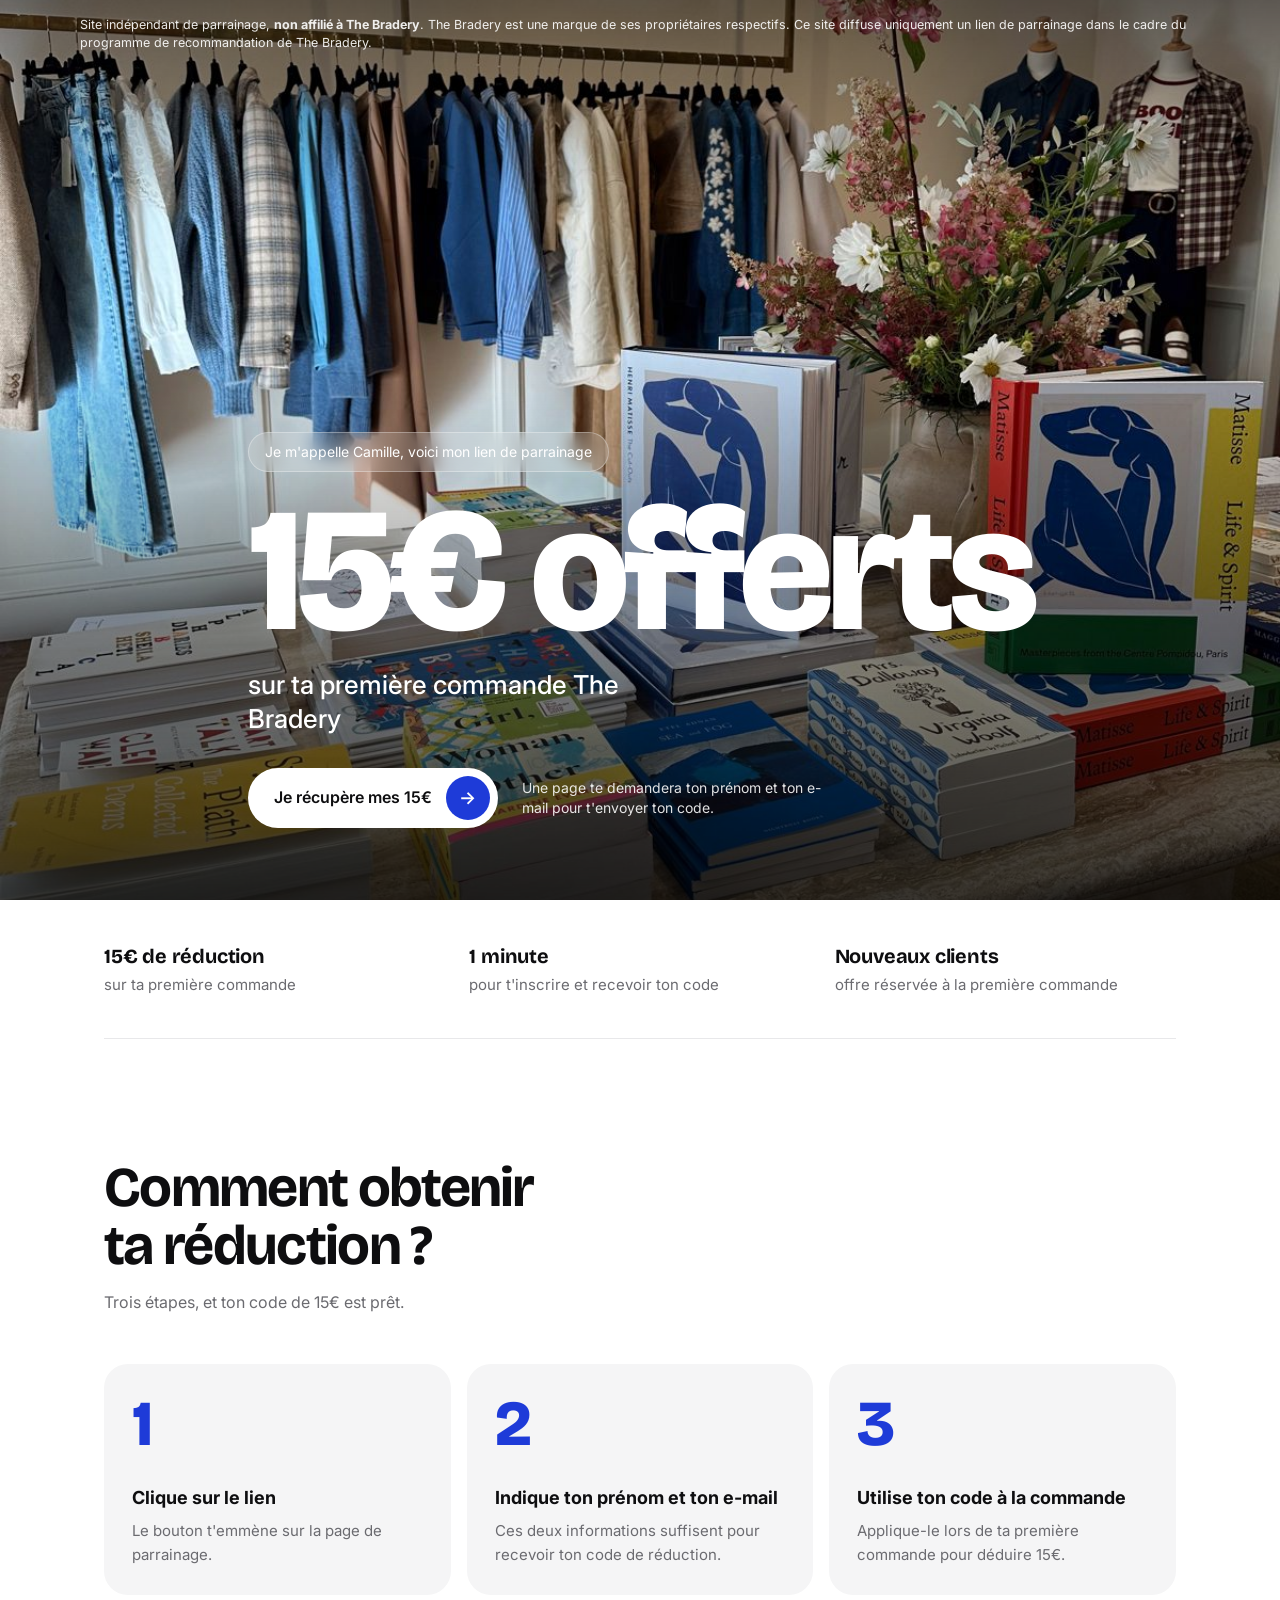
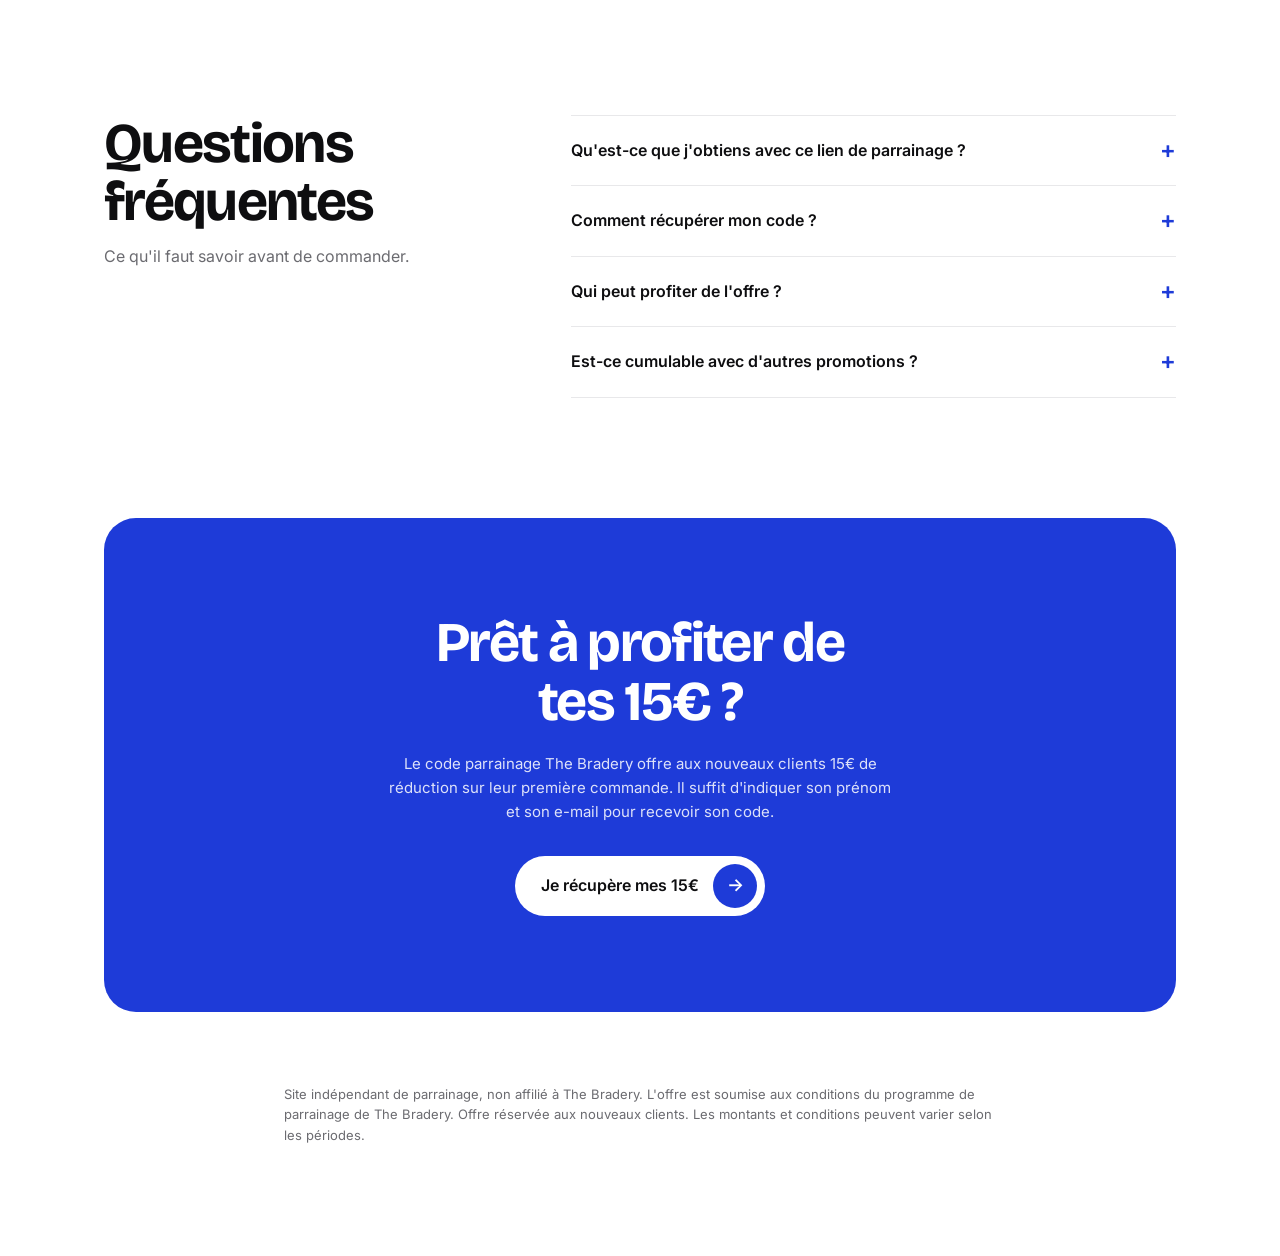
==== index.html @ 442ed358 "Add files via upload" ====
<!DOCTYPE html>
<html lang="fr">
<head>
<meta charset="UTF-8" />
<meta name="viewport" content="width=device-width, initial-scale=1.0" />
<title>Code Parrainage The Bradery – 15€ Offerts sur Ta 1ère Commande</title>
<meta name="description" content="Profite de 15€ de réduction sur ta première commande The Bradery grâce à ce lien de parrainage. Renseigne ton prénom et ton e-mail pour recevoir ton code. Inscription en 1 minute." />
<meta name="keywords" content="code parrainage The Bradery, lien parrainage The Bradery, The Bradery code promo, The Bradery 15€, réduction première commande The Bradery, The Bradery parrain, The Bradery bon plan" />
<meta name="robots" content="index, follow, max-snippet:-1, max-image-preview:large" />
<meta name="theme-color" content="#ffffff" />
<link rel="canonical" href="https://www.VOTRE-DOMAINE.fr/" />

<meta property="og:type" content="website" />
<meta property="og:title" content="Code Parrainage The Bradery : 15€ Offerts sur Ta 1ère Commande" />
<meta property="og:description" content="Utilise ce lien de parrainage pour obtenir 15€ de réduction sur ta première commande The Bradery." />
<meta property="og:url" content="https://www.VOTRE-DOMAINE.fr/" />
<meta property="og:site_name" content="The Bradery Parrainage" />
<meta property="og:locale" content="fr_FR" />
<meta property="og:image" content="https://www.VOTRE-DOMAINE.fr/images/the-bradery-code-promo.jpg" />
<meta name="twitter:card" content="summary_large_image" />
<meta name="twitter:image" content="https://www.VOTRE-DOMAINE.fr/images/the-bradery-code-promo.jpg" />
<meta name="twitter:title" content="Code Parrainage The Bradery : 15€ Offerts" />
<meta name="twitter:description" content="15€ de réduction sur ta 1ère commande The Bradery avec ce lien de parrainage." />

<link rel="alternate" hreflang="fr-FR" href="https://www.VOTRE-DOMAINE.fr/" />
<link rel="alternate" hreflang="x-default" href="https://www.VOTRE-DOMAINE.fr/" />
<link rel="icon" href="data:image/svg+xml,<svg xmlns='http://www.w3.org/2000/svg' viewBox='0 0 100 100'><text y='.9em' font-size='90'>🛍️</text></svg>" />

<script type="application/ld+json">
{
  "@context": "https://schema.org",
  "@graph": [
    {
      "@type": "WebPage",
      "name": "Code Parrainage The Bradery – 15€ Offerts sur Ta 1ère Commande",
      "description": "15€ de réduction sur ta première commande The Bradery avec ce lien de parrainage.",
      "url": "https://www.VOTRE-DOMAINE.fr/",
      "inLanguage": "fr-FR"
    },
    {
      "@type": "FAQPage",
      "mainEntity": [
        {
          "@type": "Question",
          "name": "Qu'est-ce que j'obtiens avec ce lien de parrainage The Bradery ?",
          "acceptedAnswer": { "@type": "Answer", "text": "Tu reçois un code de réduction de 15€ sur ta première commande The Bradery." }
        },
        {
          "@type": "Question",
          "name": "Comment récupérer mon code de réduction ?",
          "acceptedAnswer": { "@type": "Answer", "text": "Après avoir cliqué sur le lien, une page te demande ton prénom et ton e-mail. Ton code de 15€ t'est ensuite communiqué." }
        }
      ]
    }
  ]
}
</script>

<link rel="preconnect" href="https://fonts.googleapis.com" />
<link rel="preconnect" href="https://fonts.gstatic.com" crossorigin />
<link href="https://fonts.googleapis.com/css2?family=Bricolage+Grotesque:opsz,wght@12..96,700;12..96,800&family=Inter:wght@400;500;600&display=swap" rel="stylesheet" />

<link rel="stylesheet" href="style.css" />
</head>

<body>
<header class="hero" aria-labelledby="hero-heading">
  <div class="wrap notice" role="note">
    Site indépendant de parrainage, <strong>non affilié à The Bradery</strong>. The Bradery est une marque de ses propriétaires respectifs. Ce site diffuse uniquement un lien de parrainage dans le cadre du programme de recommandation de The Bradery.
  </div>
  <div class="wrap hero-body">
    <p class="chip">Je m'appelle Camille, voici mon lien de parrainage</p>
    <h1 id="hero-heading">15€ offerts</h1>
    <p class="sub">sur ta première commande The Bradery</p>
    <div class="actions">
      <a class="btn" id="cta-main" href="https://rwrd.io/ref_WCIKBCW" rel="noreferrer noopener sponsored nofollow" target="_blank">Je récupère mes 15€ <i aria-hidden="true">→</i></a>
      <p class="note">Une page te demandera ton prénom et ton e-mail pour t'envoyer ton code.</p>
    </div>
  </div>
</header>

<main>
  <div class="wrap">
    <div class="perks">
      <div><strong>15€ de réduction</strong><span>sur ta première commande</span></div>
      <div><strong>1 minute</strong><span>pour t'inscrire et recevoir ton code</span></div>
      <div><strong>Nouveaux clients</strong><span>offre réservée à la première commande</span></div>
    </div>
  </div>

  <section class="block" aria-labelledby="how-heading">
    <div class="wrap">
      <h2 id="how-heading">Comment obtenir<br />ta réduction ?</h2>
      <p class="lead">Trois étapes, et ton code de 15€ est prêt.</p>
      <ol class="steps">
        <li><h3>Clique sur le lien</h3><p>Le bouton t'emmène sur la page de parrainage.</p></li>
        <li><h3>Indique ton prénom et ton e-mail</h3><p>Ces deux informations suffisent pour recevoir ton code de réduction.</p></li>
        <li><h3>Utilise ton code à la commande</h3><p>Applique-le lors de ta première commande pour déduire 15€.</p></li>
      </ol>
    </div>
  </section>

  <section class="block faq" aria-labelledby="faq-heading" style="padding-top:0">
    <div class="wrap faq-grid">
      <div>
        <h2 id="faq-heading">Questions fréquentes</h2>
        <p class="lead">Ce qu'il faut savoir avant de commander.</p>
      </div>
      <div>
        <details><summary>Qu'est-ce que j'obtiens avec ce lien de parrainage ?</summary><p>Un code de réduction de <strong>15€</strong> sur ta première commande The Bradery.</p></details>
        <details><summary>Comment récupérer mon code ?</summary><p>Après avoir cliqué sur le lien, une page te demande ton <strong>prénom</strong> et ton <strong>e-mail</strong>. Ton code de 15€ t'est ensuite communiqué.</p></details>
        <details><summary>Qui peut profiter de l'offre ?</summary><p>L'offre concerne la première commande d'un nouveau client. Les conditions détaillées (montant minimum de commande, durée de validité) sont celles affichées par The Bradery au moment de l'inscription.</p></details>
        <details><summary>Est-ce cumulable avec d'autres promotions ?</summary><p>Cela dépend des conditions en vigueur chez The Bradery. Vérifie les règles indiquées sur la page de parrainage et au moment du paiement.</p></details>
      </div>
    </div>
  </section>

  <section style="padding-bottom:24px">
    <div class="wrap">
      <div class="panel">
        <h2>Prêt à profiter de tes 15€ ?</h2>
        <p class="seo">Le code parrainage The Bradery offre aux nouveaux clients 15€ de réduction sur leur première commande. Il suffit d'indiquer son prénom et son e-mail pour recevoir son code.</p>
        <a class="btn" href="https://rwrd.io/ref_WCIKBCW" rel="noreferrer noopener sponsored nofollow" target="_blank">Je récupère mes 15€ <i aria-hidden="true">→</i></a>
      </div>
    </div>
  </section>
</main>

<footer>
  <div class="wrap">
    Site indépendant de parrainage, non affilié à The Bradery. L'offre est soumise aux conditions du programme de parrainage de The Bradery. Offre réservée aux nouveaux clients. Les montants et conditions peuvent varier selon les périodes.
  </div>
</footer>

<div class="floating" id="floating">
  <a class="btn" href="https://rwrd.io/ref_WCIKBCW" rel="noreferrer noopener sponsored nofollow" target="_blank">Je récupère mes 15€ <i aria-hidden="true">→</i></a>
</div>

<script src="main.js" defer></script>
</body>
</html>
---- style.css ----
:root{--ink:#0E0E10;--muted:#6B6B70;--line:#E8E8EA;--soft:#F5F5F6;--blue:#1E3BD8;
  --sans:'Inter',system-ui,-apple-system,Segoe UI,sans-serif;--display:'Bricolage Grotesque','Inter',system-ui,sans-serif}
*{box-sizing:border-box;margin:0;padding:0}
html{color-scheme:light;scroll-behavior:smooth}
body{background:#fff;color:var(--ink);font:16px/1.6 var(--sans);-webkit-font-smoothing:antialiased}
a{color:inherit}
:focus-visible{outline:3px solid var(--blue);outline-offset:3px}
.wrap{max-width:1120px;margin:0 auto;padding:0 24px}

/* Hero plein écran */
.hero{position:relative;min-height:100vh;min-height:100svh;display:flex;flex-direction:column;justify-content:space-between;color:#fff;overflow:hidden;isolation:isolate}
.hero::before{content:"";position:absolute;inset:0;z-index:-2;background:url("images/the-bradery-code-promo.jpg") center 55%/cover no-repeat;animation:settle 1.6s ease-out both}
.hero::after{content:"";position:absolute;inset:0;z-index:-1;background:linear-gradient(180deg,rgba(0,0,0,.5) 0,rgba(0,0,0,0) 24%,rgba(0,0,0,0) 40%,rgba(0,0,0,.75) 100%)}
@keyframes settle{from{transform:scale(1.08)}to{transform:scale(1)}}
.notice{font-size:12.5px;line-height:1.45;color:rgba(255,255,255,.9);padding:16px 0}
.hero-body{padding-bottom:clamp(32px,6vw,72px)}
.chip{display:inline-block;background:rgba(255,255,255,.16);-webkit-backdrop-filter:blur(10px);backdrop-filter:blur(10px);border:1px solid rgba(255,255,255,.3);border-radius:999px;padding:8px 16px;font-size:14px;margin-bottom:20px}
h1{font-family:var(--display);font-weight:800;font-size:clamp(60px,14vw,176px);line-height:.9;letter-spacing:-.04em}
.sub{font-size:clamp(18px,2.4vw,26px);font-weight:500;margin-top:18px;max-width:26ch;line-height:1.3}
.actions{display:flex;flex-wrap:wrap;align-items:center;gap:16px 24px;margin-top:32px}
.btn{display:inline-flex;align-items:center;gap:14px;background:#fff;color:var(--ink);text-decoration:none;font-weight:600;padding:8px 8px 8px 26px;border-radius:999px;transition:transform .2s}
.btn i{width:44px;height:44px;border-radius:50%;background:var(--blue);color:#fff;display:grid;place-items:center;font-style:normal;font-size:18px}
.btn:hover{transform:translateY(-2px)}
.note{font-size:14px;color:rgba(255,255,255,.88);max-width:34ch;line-height:1.45}

/* Sections blanches */
.perks{display:grid;grid-template-columns:repeat(3,1fr);gap:24px;padding:40px 0;border-bottom:1px solid var(--line)}
.perks strong{display:block;font-family:var(--display);font-size:20px;letter-spacing:-.01em}
.perks span{color:var(--muted);font-size:15px}
section.block{padding:clamp(64px,10vw,120px) 0}
h2{font-family:var(--display);font-weight:700;font-size:clamp(32px,5.5vw,56px);line-height:1.05;letter-spacing:-.03em}
.lead{color:var(--muted);margin-top:14px;max-width:46ch}
.steps{list-style:none;counter-reset:s;display:grid;grid-template-columns:repeat(3,1fr);gap:16px;margin-top:48px}
.steps li{counter-increment:s;background:var(--soft);border-radius:24px;padding:28px}
.steps li::before{content:counter(s);display:block;font-family:var(--display);font-weight:800;font-size:64px;line-height:1;color:var(--blue);margin-bottom:28px}
.steps h3{font-size:18px;margin-bottom:6px}
.steps p{color:var(--muted);font-size:15px}

.faq-grid{display:grid;grid-template-columns:1fr 1.6fr;gap:clamp(32px,7vw,96px);align-items:start}
.faq details{border-top:1px solid var(--line);padding:22px 0}
.faq details:last-child{border-bottom:1px solid var(--line)}
.faq summary{cursor:pointer;font-weight:600;list-style:none;display:flex;justify-content:space-between;gap:16px}
.faq summary::-webkit-details-marker{display:none}
.faq summary::after{content:"+";font-size:24px;line-height:1;color:var(--blue)}
.faq details[open] summary::after{content:"–"}
.faq p{margin-top:12px;color:var(--muted);max-width:60ch}

.panel{background:var(--blue);color:#fff;border-radius:32px;padding:clamp(40px,8vw,96px);text-align:center}
.panel h2{max-width:14ch;margin:0 auto}
.panel .seo{max-width:56ch;margin:20px auto 0;color:rgba(255,255,255,.85);font-size:15px}
.panel .btn{margin-top:32px}

footer{padding:48px 0 110px;font-size:13px;color:var(--muted)}
footer .wrap{max-width:760px}

.floating{display:none;position:fixed;left:0;right:0;bottom:0;padding:12px 16px calc(12px + env(safe-area-inset-bottom,0px));background:rgba(255,255,255,.92);-webkit-backdrop-filter:blur(12px);backdrop-filter:blur(12px);border-top:1px solid var(--line);z-index:10}
.floating .btn{display:flex;justify-content:space-between;background:var(--ink);color:#fff}

@media (max-width:820px){
  .perks,.steps,.faq-grid{grid-template-columns:1fr}
  .floating.show{display:block}
}
@media (prefers-reduced-motion:reduce){.hero::before{animation:none}.btn{transition:none}html{scroll-behavior:auto}}
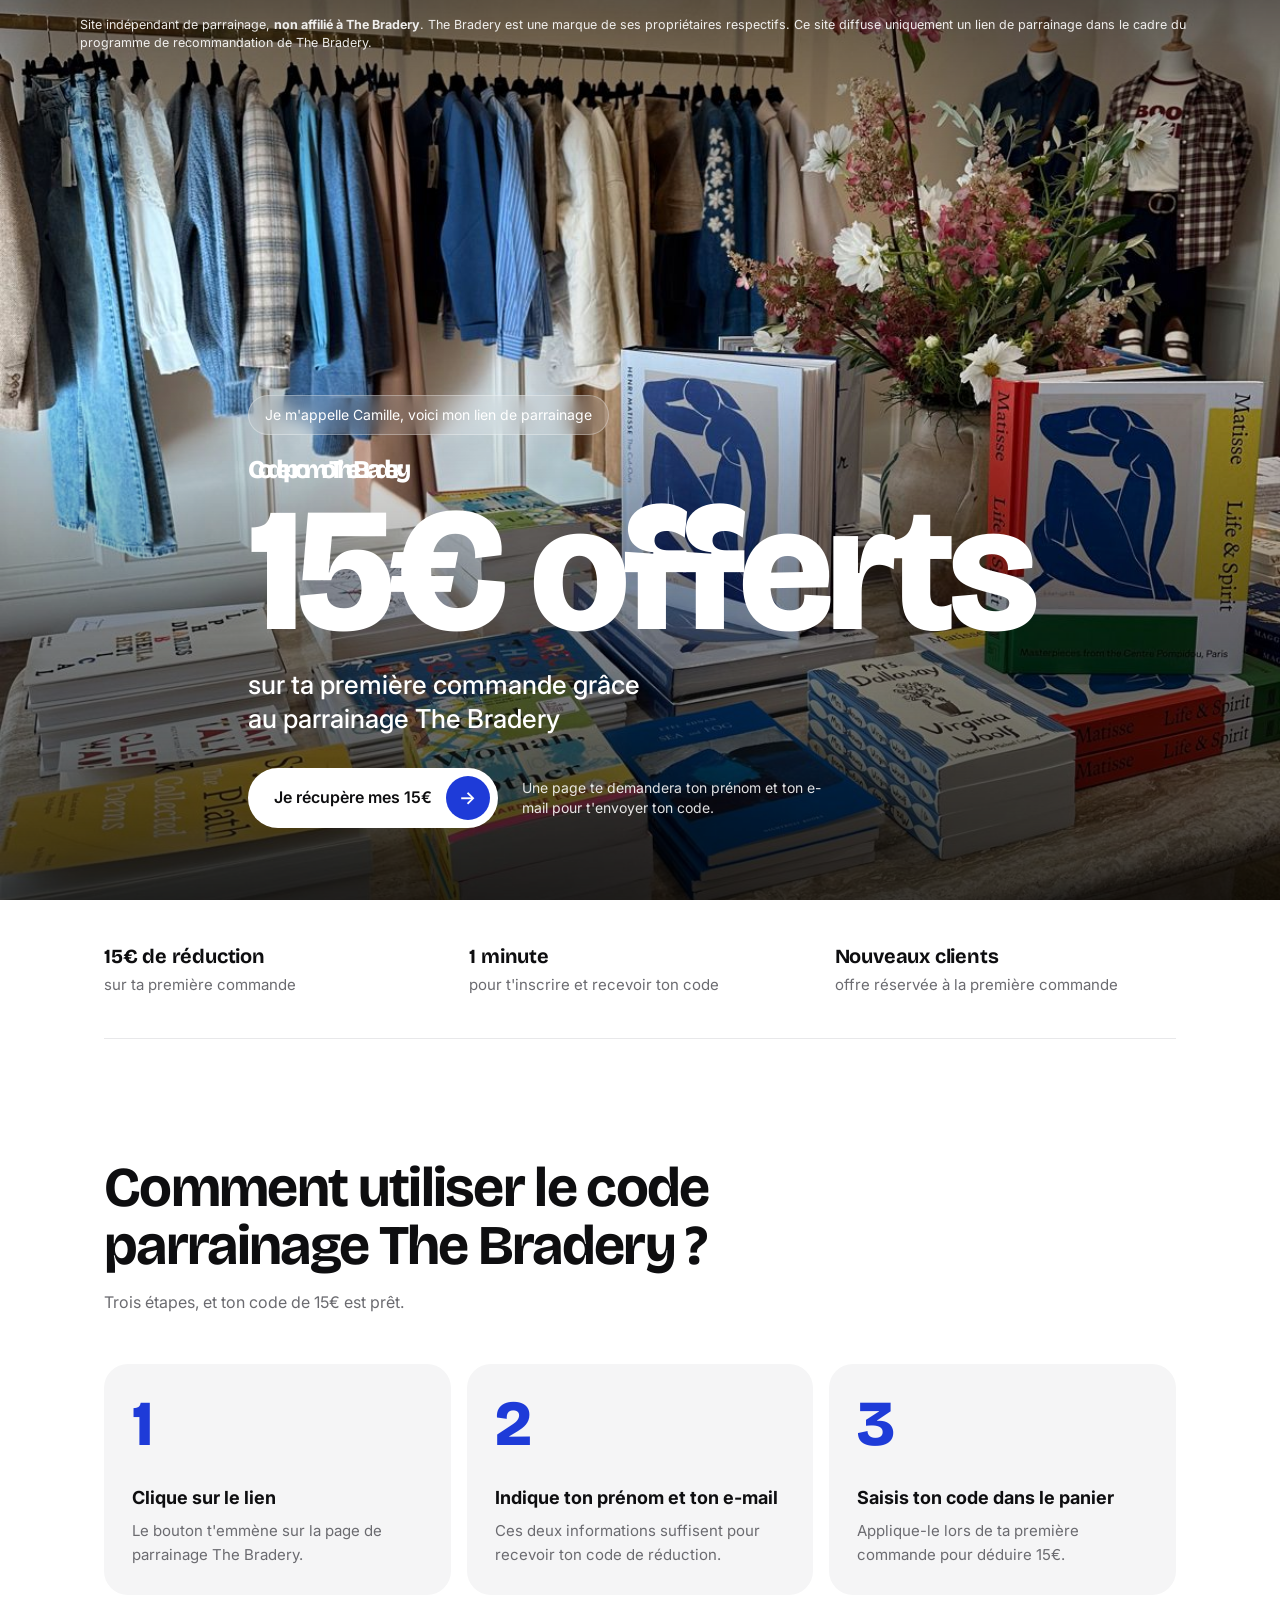
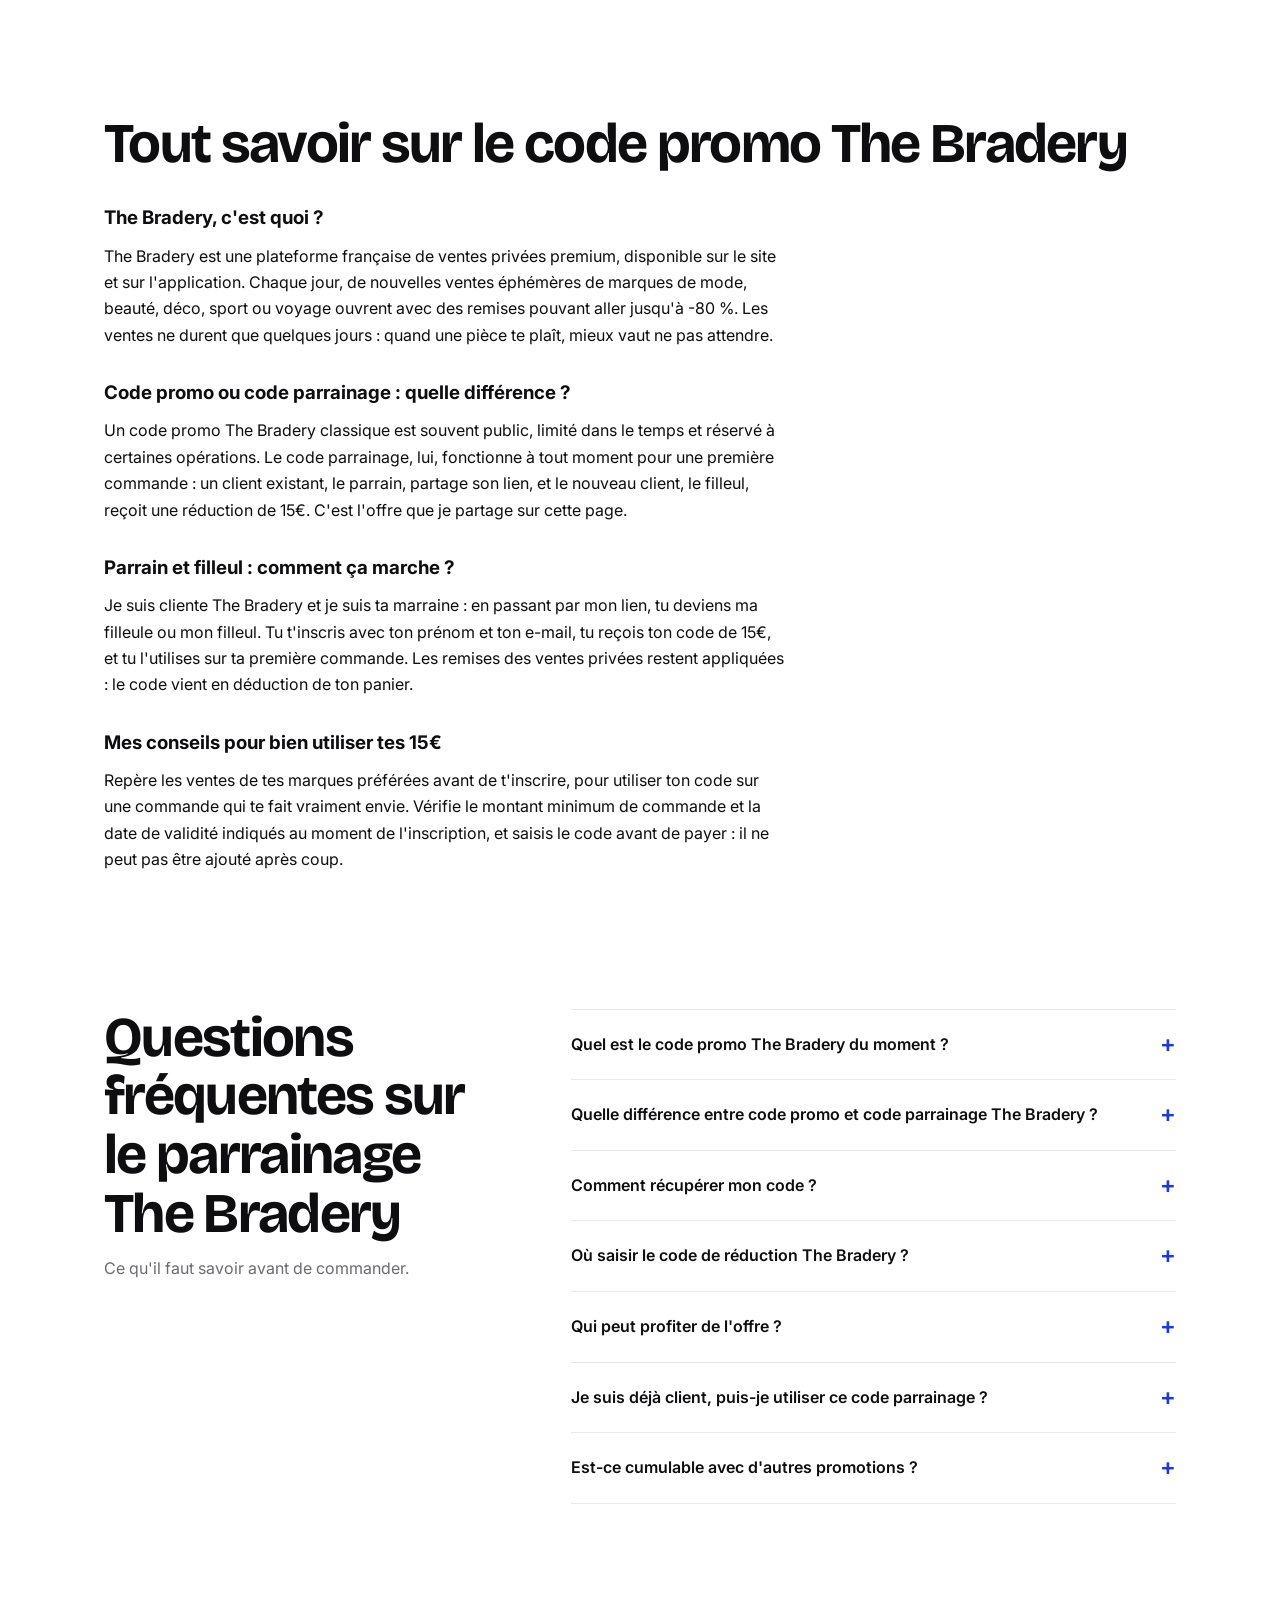
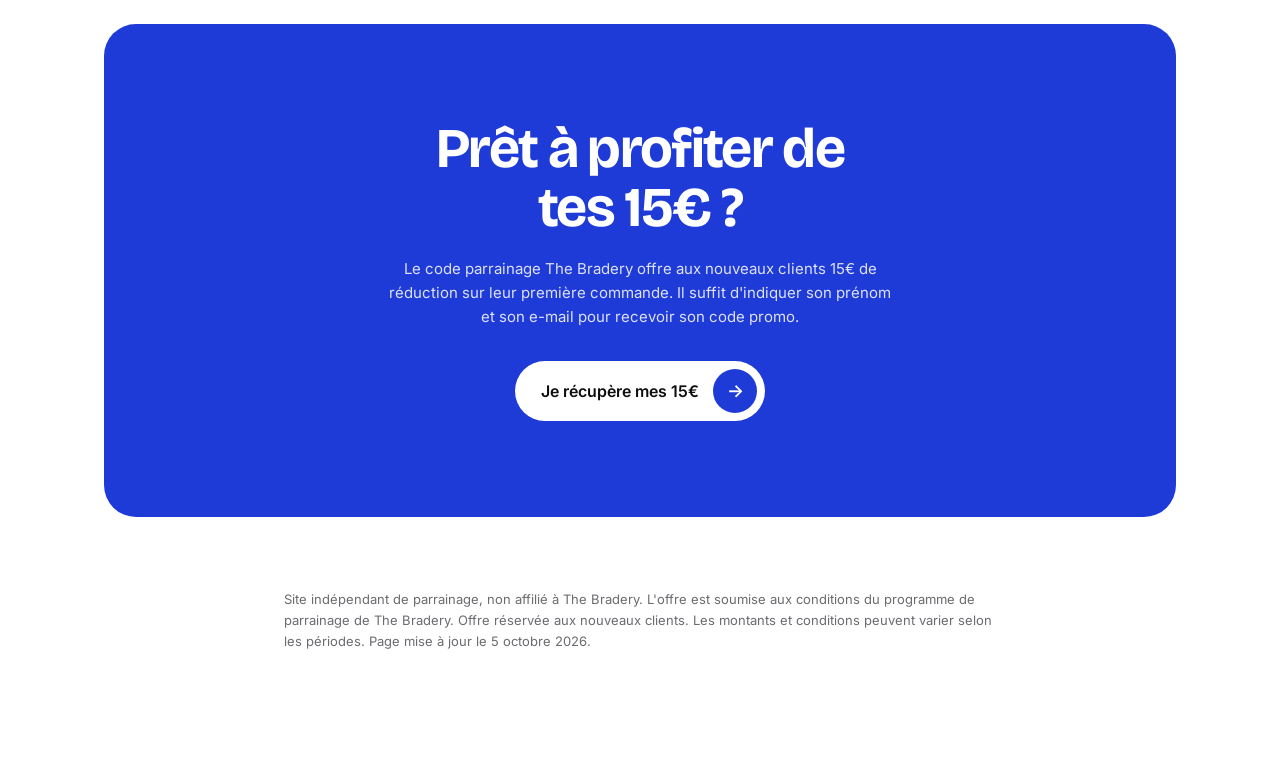
==== commit cd69e10f: "Update index.html seo" ====
--- a/index.html
+++ b/index.html
@@ -3,64 +3,141 @@
 <head>
 <meta charset="UTF-8" />
 <meta name="viewport" content="width=device-width, initial-scale=1.0" />
-<title>Code Parrainage The Bradery – 15€ Offerts sur Ta 1ère Commande</title>
-<meta name="description" content="Profite de 15€ de réduction sur ta première commande The Bradery grâce à ce lien de parrainage. Renseigne ton prénom et ton e-mail pour recevoir ton code. Inscription en 1 minute." />
-<meta name="keywords" content="code parrainage The Bradery, lien parrainage The Bradery, The Bradery code promo, The Bradery 15€, réduction première commande The Bradery, The Bradery parrain, The Bradery bon plan" />
-<meta name="robots" content="index, follow, max-snippet:-1, max-image-preview:large" />
+<title>Code Promo The Bradery : 15€ Offerts avec le Parrainage (2026)</title>
+<meta name="description" content="Code promo The Bradery : 15€ de réduction sur ta 1ère commande grâce à mon lien de parrainage. Prénom + e-mail et ton code est prêt en 1 minute." />
+<meta name="author" content="Camille" />
+<meta name="robots" content="index, follow, max-snippet:-1, max-image-preview:large, max-video-preview:-1" />
 <meta name="theme-color" content="#ffffff" />
-<link rel="canonical" href="https://www.VOTRE-DOMAINE.fr/" />
+<meta name="referrer" content="strict-origin-when-cross-origin" />
+<link rel="canonical" href="https://www.the-bradery-code-promo.fr/" />
+<link rel="alternate" hreflang="fr-FR" href="https://www.the-bradery-code-promo.fr/" />
+<link rel="alternate" hreflang="x-default" href="https://www.the-bradery-code-promo.fr/" />
+<link rel="sitemap" type="application/xml" href="/sitemap.xml" />
 
 <meta property="og:type" content="website" />
-<meta property="og:title" content="Code Parrainage The Bradery : 15€ Offerts sur Ta 1ère Commande" />
-<meta property="og:description" content="Utilise ce lien de parrainage pour obtenir 15€ de réduction sur ta première commande The Bradery." />
-<meta property="og:url" content="https://www.VOTRE-DOMAINE.fr/" />
-<meta property="og:site_name" content="The Bradery Parrainage" />
+<meta property="og:title" content="Code Promo The Bradery : 15€ Offerts avec le Parrainage" />
+<meta property="og:description" content="15€ de réduction sur ta première commande The Bradery grâce à mon lien de parrainage. Ton code est prêt en 1 minute." />
+<meta property="og:url" content="https://www.the-bradery-code-promo.fr/" />
+<meta property="og:site_name" content="Code Promo The Bradery" />
 <meta property="og:locale" content="fr_FR" />
-<meta property="og:image" content="https://www.VOTRE-DOMAINE.fr/images/the-bradery-code-promo.jpg" />
+<meta property="og:image" content="https://www.the-bradery-code-promo.fr/images/the-bradery-code-promo.jpg" />
+<meta property="og:image:width" content="1200" />
+<meta property="og:image:height" content="1600" />
+<meta property="og:image:alt" content="Boutique The Bradery : portants de vêtements bleus et table de livres" />
 <meta name="twitter:card" content="summary_large_image" />
-<meta name="twitter:image" content="https://www.VOTRE-DOMAINE.fr/images/the-bradery-code-promo.jpg" />
-<meta name="twitter:title" content="Code Parrainage The Bradery : 15€ Offerts" />
-<meta name="twitter:description" content="15€ de réduction sur ta 1ère commande The Bradery avec ce lien de parrainage." />
-
-<link rel="alternate" hreflang="fr-FR" href="https://www.VOTRE-DOMAINE.fr/" />
-<link rel="alternate" hreflang="x-default" href="https://www.VOTRE-DOMAINE.fr/" />
+<meta name="twitter:title" content="Code Promo The Bradery : 15€ Offerts avec le Parrainage" />
+<meta name="twitter:description" content="15€ de réduction sur ta première commande The Bradery grâce à mon lien de parrainage. Ton code est prêt en 1 minute." />
+<meta name="twitter:image" content="https://www.the-bradery-code-promo.fr/images/the-bradery-code-promo.jpg" />
+<meta name="twitter:image:alt" content="Boutique The Bradery : portants de vêtements bleus et table de livres" />
+
 <link rel="icon" href="data:image/svg+xml,<svg xmlns='http://www.w3.org/2000/svg' viewBox='0 0 100 100'><text y='.9em' font-size='90'>🛍️</text></svg>" />
 
 <script type="application/ld+json">
 {
-  "@context": "https://schema.org",
-  "@graph": [
-    {
-      "@type": "WebPage",
-      "name": "Code Parrainage The Bradery – 15€ Offerts sur Ta 1ère Commande",
-      "description": "15€ de réduction sur ta première commande The Bradery avec ce lien de parrainage.",
-      "url": "https://www.VOTRE-DOMAINE.fr/",
-      "inLanguage": "fr-FR"
-    },
-    {
-      "@type": "FAQPage",
-      "mainEntity": [
-        {
-          "@type": "Question",
-          "name": "Qu'est-ce que j'obtiens avec ce lien de parrainage The Bradery ?",
-          "acceptedAnswer": { "@type": "Answer", "text": "Tu reçois un code de réduction de 15€ sur ta première commande The Bradery." }
-        },
-        {
-          "@type": "Question",
-          "name": "Comment récupérer mon code de réduction ?",
-          "acceptedAnswer": { "@type": "Answer", "text": "Après avoir cliqué sur le lien, une page te demande ton prénom et ton e-mail. Ton code de 15€ t'est ensuite communiqué." }
-        }
-      ]
+ "@context": "https://schema.org",
+ "@graph": [
+  {
+   "@type": "WebSite",
+   "@id": "https://www.the-bradery-code-promo.fr/#website",
+   "url": "https://www.the-bradery-code-promo.fr/",
+   "name": "Code Promo The Bradery",
+   "alternateName": "Parrainage The Bradery",
+   "inLanguage": "fr-FR",
+   "publisher": { "@id": "https://www.the-bradery-code-promo.fr/#camille" }
+  },
+  {
+   "@type": "Person",
+   "@id": "https://www.the-bradery-code-promo.fr/#camille",
+   "name": "Camille"
+  },
+  {
+   "@type": "WebPage",
+   "@id": "https://www.the-bradery-code-promo.fr/#webpage",
+   "url": "https://www.the-bradery-code-promo.fr/",
+   "name": "Code Promo The Bradery : 15€ Offerts avec le Parrainage (2026)",
+   "description": "Code promo The Bradery : 15€ de réduction sur ta 1ère commande grâce à mon lien de parrainage. Prénom + e-mail et ton code est prêt en 1 minute.",
+   "inLanguage": "fr-FR",
+   "isPartOf": { "@id": "https://www.the-bradery-code-promo.fr/#website" },
+   "author": { "@id": "https://www.the-bradery-code-promo.fr/#camille" },
+   "about": { "@type": "Brand", "name": "The Bradery" },
+   "keywords": "code promo The Bradery, code parrainage The Bradery, parrain The Bradery, code réduction The Bradery",
+   "primaryImageOfPage": {
+    "@type": "ImageObject",
+    "url": "https://www.the-bradery-code-promo.fr/images/the-bradery-code-promo.jpg",
+    "width": 1200,
+    "height": 1600,
+    "caption": "Boutique The Bradery : portants de vêtements bleus et table de livres"
+   },
+   "datePublished": "2026-09-28",
+   "dateModified": "2026-10-05"
+  },
+  {
+   "@type": "HowTo",
+   "@id": "https://www.the-bradery-code-promo.fr/#howto",
+   "name": "Comment obtenir 15€ avec le code parrainage The Bradery",
+   "inLanguage": "fr-FR",
+   "step": [
+    { "@type": "HowToStep", "position": 1, "name": "Clique sur le lien de parrainage", "text": "Le bouton t'emmène sur la page de parrainage The Bradery." },
+    { "@type": "HowToStep", "position": 2, "name": "Indique ton prénom et ton e-mail", "text": "Ces deux informations suffisent pour recevoir ton code de réduction de 15€." },
+    { "@type": "HowToStep", "position": 3, "name": "Utilise ton code à la commande", "text": "Saisis le code dans ton panier lors de ta première commande pour déduire 15€." }
+   ]
+  },
+  {
+   "@type": "FAQPage",
+   "@id": "https://www.the-bradery-code-promo.fr/#faq",
+   "mainEntity": [
+    {
+     "@type": "Question",
+     "name": "Quel est le code promo The Bradery du moment ?",
+     "acceptedAnswer": { "@type": "Answer", "text": "Avec mon lien de parrainage, tu obtiens un code de réduction de 15€ sur ta première commande The Bradery. Le code t'est attribué personnellement après inscription avec ton prénom et ton e-mail." }
+    },
+    {
+     "@type": "Question",
+     "name": "Quelle différence entre code promo et code parrainage The Bradery ?",
+     "acceptedAnswer": { "@type": "Answer", "text": "Un code promo est généralement public et temporaire. Le code parrainage vient d'un client existant (le parrain) et offre une réduction au nouveau client (le filleul) sur sa première commande. Ici, c'est un code parrainage de 15€." }
+    },
+    {
+     "@type": "Question",
+     "name": "Comment récupérer mon code ?",
+     "acceptedAnswer": { "@type": "Answer", "text": "Après avoir cliqué sur le lien, une page te demande ton prénom et ton e-mail. Ton code de 15€ t'est ensuite communiqué." }
+    },
+    {
+     "@type": "Question",
+     "name": "Où saisir le code de réduction The Bradery ?",
+     "acceptedAnswer": { "@type": "Answer", "text": "Le code se saisit dans le panier, au moment de valider ta première commande, sur le site ou l'application The Bradery." }
+    },
+    {
+     "@type": "Question",
+     "name": "Qui peut profiter de l'offre ?",
+     "acceptedAnswer": { "@type": "Answer", "text": "L'offre concerne la première commande d'un nouveau client. Les conditions détaillées (montant minimum de commande, durée de validité) sont celles affichées par The Bradery au moment de l'inscription." }
+    },
+    {
+     "@type": "Question",
+     "name": "Je suis déjà client, puis-je utiliser ce code parrainage ?",
+     "acceptedAnswer": { "@type": "Answer", "text": "Non, le parrainage est réservé aux nouveaux clients qui passent leur première commande." }
+    },
+    {
+     "@type": "Question",
+     "name": "Est-ce cumulable avec d'autres promotions ?",
+     "acceptedAnswer": { "@type": "Answer", "text": "Cela dépend des conditions en vigueur chez The Bradery. Vérifie les règles indiquées sur la page de parrainage et au moment du paiement." }
     }
-  ]
+   ]
+  }
+ ]
 }
 </script>
 
+<link rel="preload" as="image" href="images/the-bradery-code-promo.jpg" fetchpriority="high" />
 <link rel="preconnect" href="https://fonts.googleapis.com" />
 <link rel="preconnect" href="https://fonts.gstatic.com" crossorigin />
 <link href="https://fonts.googleapis.com/css2?family=Bricolage+Grotesque:opsz,wght@12..96,700;12..96,800&family=Inter:wght@400;500;600&display=swap" rel="stylesheet" />
-
 <link rel="stylesheet" href="style.css" />
+<style>
+  /* Ajouts SEO : surtitre visible du H1 et bloc de contenu éditorial */
+  .h1-kicker { display:block; font-size:clamp(1rem, 0.45em, 1.6rem); line-height:1.2; margin-bottom:.25em; }
+  .content p { max-width:68ch; margin:0 0 1em; line-height:1.65; }
+  .content h3 { margin:1.6em 0 .5em; }
+</style>
 </head>
 
 <body>
@@ -70,10 +147,10 @@
   </div>
   <div class="wrap hero-body">
     <p class="chip">Je m'appelle Camille, voici mon lien de parrainage</p>
-    <h1 id="hero-heading">15€ offerts</h1>
-    <p class="sub">sur ta première commande The Bradery</p>
+    <h1 id="hero-heading"><span class="h1-kicker">Code promo The Bradery</span>15€ offerts</h1>
+    <p class="sub">sur ta première commande grâce au parrainage The Bradery</p>
     <div class="actions">
-      <a class="btn" id="cta-main" href="https://rwrd.io/ref_WCIKBCW" rel="noreferrer noopener sponsored nofollow" target="_blank">Je récupère mes 15€ <i aria-hidden="true">→</i></a>
+      <a class="btn" id="cta-main" href="https://rwrd.io/ref_WCIKBCW" rel="noopener sponsored" target="_blank">Je récupère mes 15€ <i aria-hidden="true">→</i></a>
       <p class="note">Une page te demandera ton prénom et ton e-mail pour t'envoyer ton code.</p>
     </div>
   </div>
@@ -90,26 +167,47 @@
 
   <section class="block" aria-labelledby="how-heading">
     <div class="wrap">
-      <h2 id="how-heading">Comment obtenir<br />ta réduction ?</h2>
+      <h2 id="how-heading">Comment utiliser le code<br />parrainage The Bradery ?</h2>
       <p class="lead">Trois étapes, et ton code de 15€ est prêt.</p>
       <ol class="steps">
-        <li><h3>Clique sur le lien</h3><p>Le bouton t'emmène sur la page de parrainage.</p></li>
+        <li><h3>Clique sur le lien</h3><p>Le bouton t'emmène sur la page de parrainage The Bradery.</p></li>
         <li><h3>Indique ton prénom et ton e-mail</h3><p>Ces deux informations suffisent pour recevoir ton code de réduction.</p></li>
-        <li><h3>Utilise ton code à la commande</h3><p>Applique-le lors de ta première commande pour déduire 15€.</p></li>
+        <li><h3>Saisis ton code dans le panier</h3><p>Applique-le lors de ta première commande pour déduire 15€.</p></li>
       </ol>
+    </div>
+  </section>
+
+  <section class="block content" aria-labelledby="about-heading" style="padding-top:0">
+    <div class="wrap">
+      <h2 id="about-heading">Tout savoir sur le code promo The Bradery</h2>
+
+      <h3>The Bradery, c'est quoi ?</h3>
+      <p>The Bradery est une plateforme française de ventes privées premium, disponible sur le site et sur l'application. Chaque jour, de nouvelles ventes éphémères de marques de mode, beauté, déco, sport ou voyage ouvrent avec des remises pouvant aller jusqu'à -80 %. Les ventes ne durent que quelques jours : quand une pièce te plaît, mieux vaut ne pas attendre.</p>
+
+      <h3>Code promo ou code parrainage : quelle différence ?</h3>
+      <p>Un code promo The Bradery classique est souvent public, limité dans le temps et réservé à certaines opérations. Le code parrainage, lui, fonctionne à tout moment pour une première commande : un client existant, le parrain, partage son lien, et le nouveau client, le filleul, reçoit une réduction de 15€. C'est l'offre que je partage sur cette page.</p>
+
+      <h3>Parrain et filleul : comment ça marche ?</h3>
+      <p>Je suis cliente The Bradery et je suis ta marraine : en passant par mon lien, tu deviens ma filleule ou mon filleul. Tu t'inscris avec ton prénom et ton e-mail, tu reçois ton code de 15€, et tu l'utilises sur ta première commande. Les remises des ventes privées restent appliquées : le code vient en déduction de ton panier.</p>
+
+      <h3>Mes conseils pour bien utiliser tes 15€</h3>
+      <p>Repère les ventes de tes marques préférées avant de t'inscrire, pour utiliser ton code sur une commande qui te fait vraiment envie. Vérifie le montant minimum de commande et la date de validité indiqués au moment de l'inscription, et saisis le code avant de payer : il ne peut pas être ajouté après coup.</p>
     </div>
   </section>
 
   <section class="block faq" aria-labelledby="faq-heading" style="padding-top:0">
     <div class="wrap faq-grid">
       <div>
-        <h2 id="faq-heading">Questions fréquentes</h2>
+        <h2 id="faq-heading">Questions fréquentes sur le parrainage The Bradery</h2>
         <p class="lead">Ce qu'il faut savoir avant de commander.</p>
       </div>
       <div>
-        <details><summary>Qu'est-ce que j'obtiens avec ce lien de parrainage ?</summary><p>Un code de réduction de <strong>15€</strong> sur ta première commande The Bradery.</p></details>
+        <details><summary>Quel est le code promo The Bradery du moment ?</summary><p>Avec mon lien de parrainage, tu obtiens un code de réduction de <strong>15€</strong> sur ta première commande The Bradery. Le code t'est attribué personnellement après inscription avec ton prénom et ton e-mail.</p></details>
+        <details><summary>Quelle différence entre code promo et code parrainage The Bradery ?</summary><p>Un code promo est généralement public et temporaire. Le code parrainage vient d'un client existant (le parrain) et offre une réduction au nouveau client (le filleul) sur sa première commande. Ici, c'est un code parrainage de 15€.</p></details>
         <details><summary>Comment récupérer mon code ?</summary><p>Après avoir cliqué sur le lien, une page te demande ton <strong>prénom</strong> et ton <strong>e-mail</strong>. Ton code de 15€ t'est ensuite communiqué.</p></details>
+        <details><summary>Où saisir le code de réduction The Bradery ?</summary><p>Le code se saisit dans le panier, au moment de valider ta première commande, sur le site ou l'application The Bradery.</p></details>
         <details><summary>Qui peut profiter de l'offre ?</summary><p>L'offre concerne la première commande d'un nouveau client. Les conditions détaillées (montant minimum de commande, durée de validité) sont celles affichées par The Bradery au moment de l'inscription.</p></details>
+        <details><summary>Je suis déjà client, puis-je utiliser ce code parrainage ?</summary><p>Non, le parrainage est réservé aux nouveaux clients qui passent leur première commande.</p></details>
         <details><summary>Est-ce cumulable avec d'autres promotions ?</summary><p>Cela dépend des conditions en vigueur chez The Bradery. Vérifie les règles indiquées sur la page de parrainage et au moment du paiement.</p></details>
       </div>
     </div>
@@ -119,8 +217,8 @@
     <div class="wrap">
       <div class="panel">
         <h2>Prêt à profiter de tes 15€ ?</h2>
-        <p class="seo">Le code parrainage The Bradery offre aux nouveaux clients 15€ de réduction sur leur première commande. Il suffit d'indiquer son prénom et son e-mail pour recevoir son code.</p>
-        <a class="btn" href="https://rwrd.io/ref_WCIKBCW" rel="noreferrer noopener sponsored nofollow" target="_blank">Je récupère mes 15€ <i aria-hidden="true">→</i></a>
+        <p class="seo">Le code parrainage The Bradery offre aux nouveaux clients 15€ de réduction sur leur première commande. Il suffit d'indiquer son prénom et son e-mail pour recevoir son code promo.</p>
+        <a class="btn" href="https://rwrd.io/ref_WCIKBCW" rel="noopener sponsored" target="_blank">Je récupère mes 15€ <i aria-hidden="true">→</i></a>
       </div>
     </div>
   </section>
@@ -128,12 +226,12 @@
 
 <footer>
   <div class="wrap">
-    Site indépendant de parrainage, non affilié à The Bradery. L'offre est soumise aux conditions du programme de parrainage de The Bradery. Offre réservée aux nouveaux clients. Les montants et conditions peuvent varier selon les périodes.
+    Site indépendant de parrainage, non affilié à The Bradery. L'offre est soumise aux conditions du programme de parrainage de The Bradery. Offre réservée aux nouveaux clients. Les montants et conditions peuvent varier selon les périodes. Page mise à jour le <time datetime="2026-10-05">5 octobre 2026</time>.
   </div>
 </footer>
 
 <div class="floating" id="floating">
-  <a class="btn" href="https://rwrd.io/ref_WCIKBCW" rel="noreferrer noopener sponsored nofollow" target="_blank">Je récupère mes 15€ <i aria-hidden="true">→</i></a>
+  <a class="btn" href="https://rwrd.io/ref_WCIKBCW" rel="noopener sponsored" target="_blank">Je récupère mes 15€ <i aria-hidden="true">→</i></a>
 </div>
 
 <script src="main.js" defer></script>
--- a/style.css
+++ b/style.css
@@ -61,3 +61,4 @@
   .floating.show{display:block}
 }
 @media (prefers-reduced-motion:reduce){.hero::before{animation:none}.btn{transition:none}html{scroll-behavior:auto}}
+.sr-only{position:absolute;width:1px;height:1px;padding:0;margin:-1px;overflow:hidden;clip:rect(0,0,0,0);white-space:nowrap;border:0}
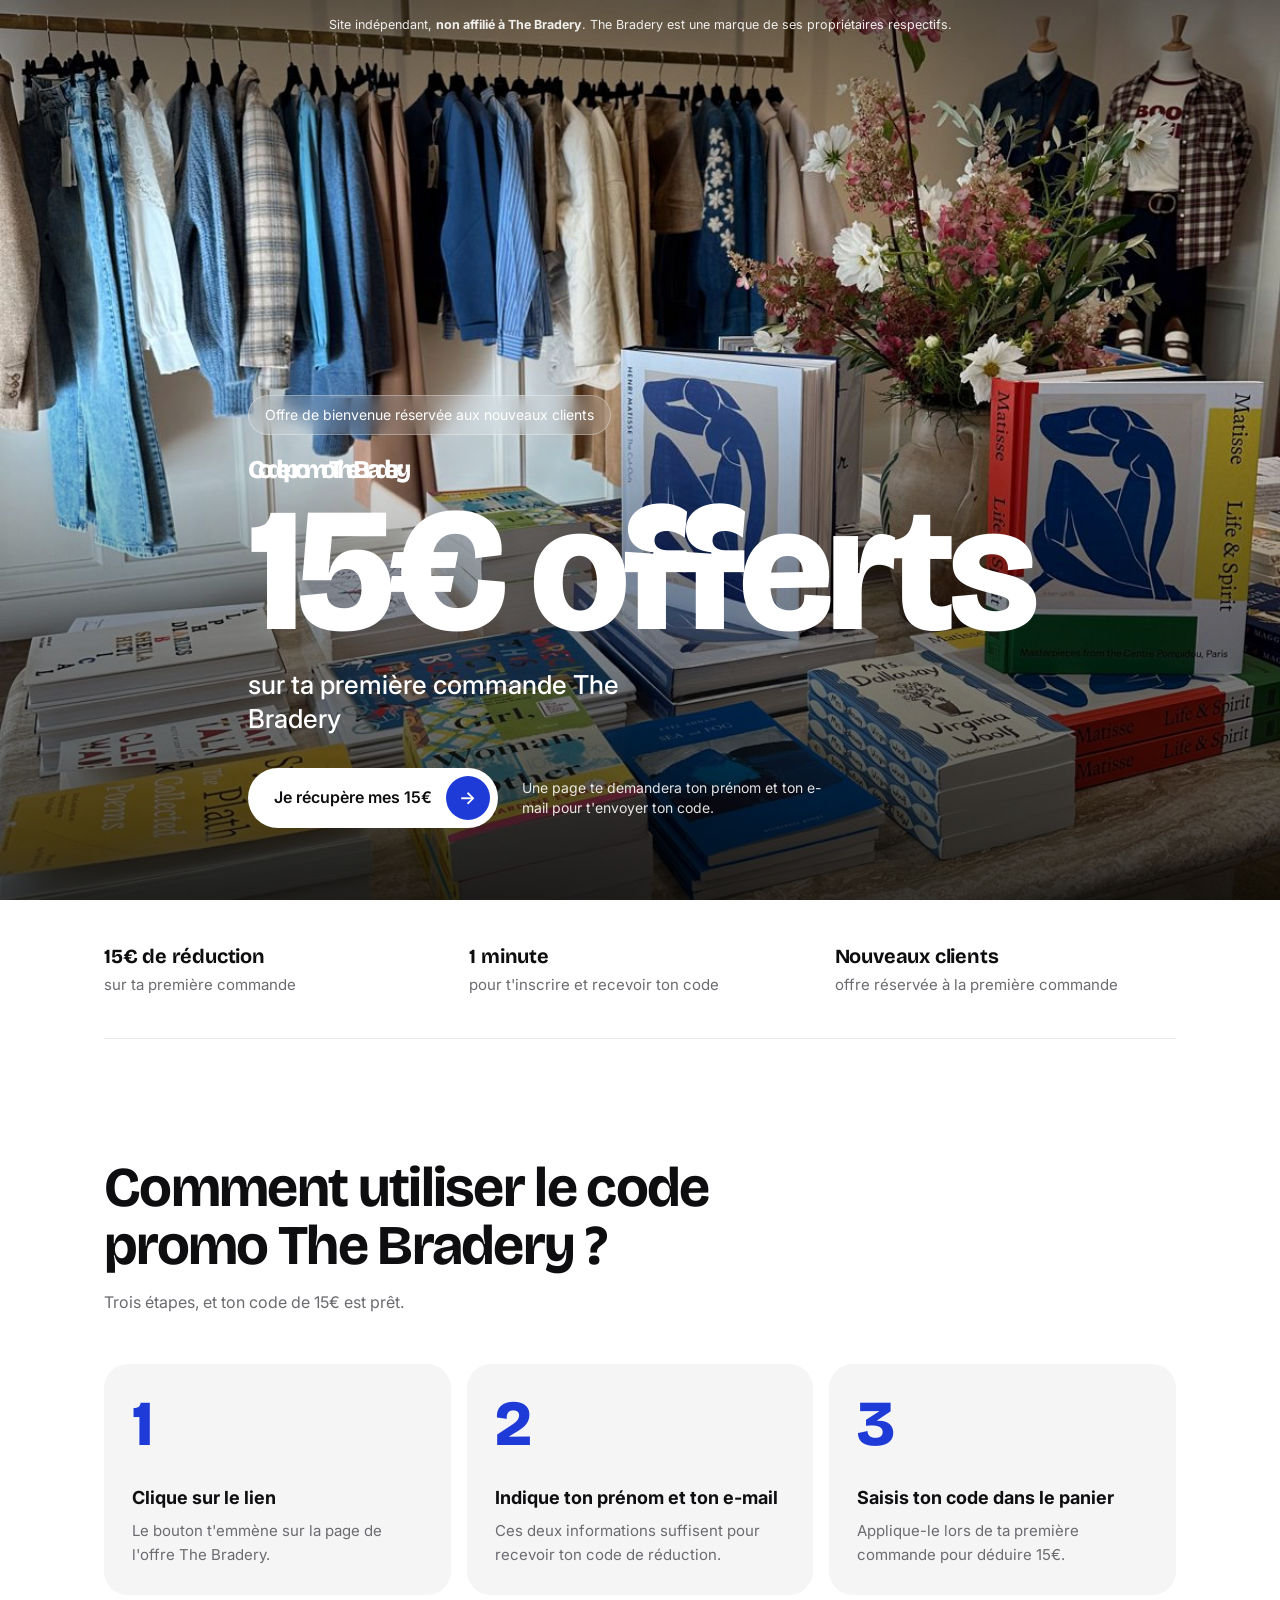
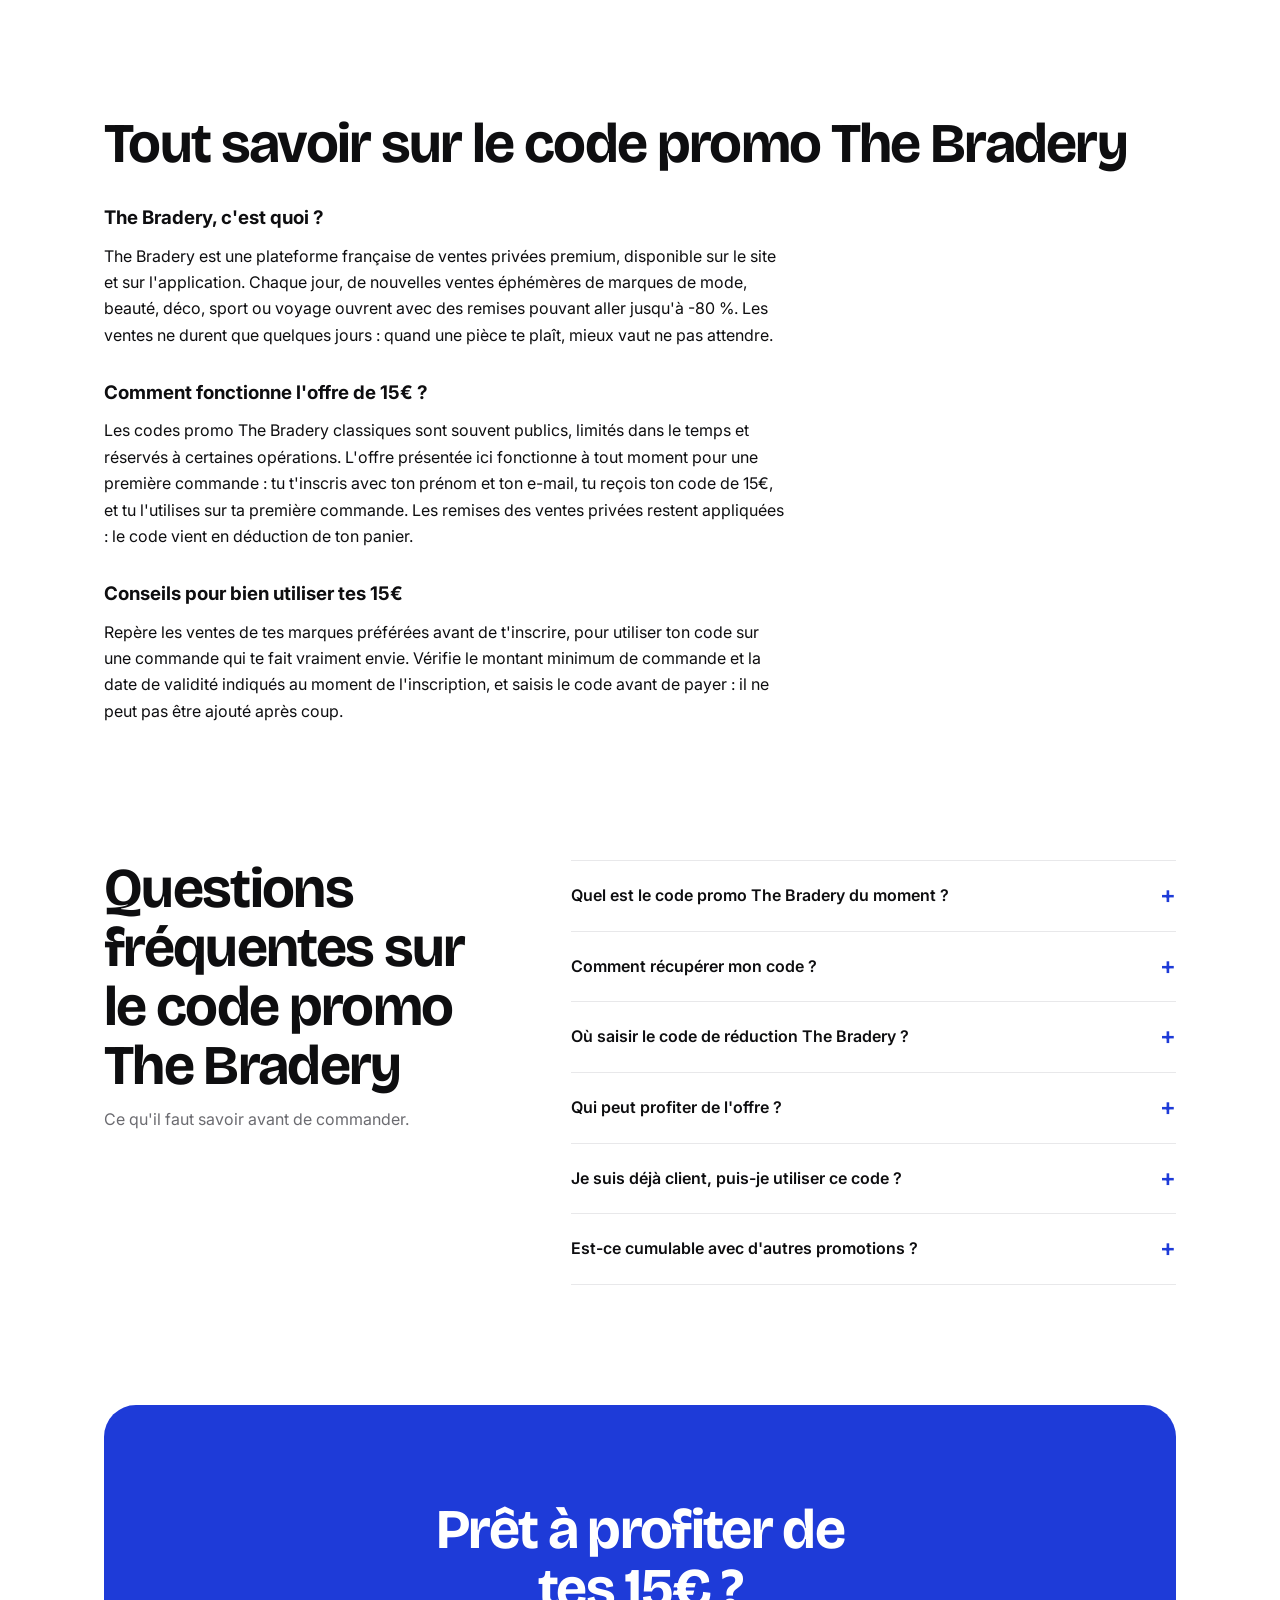
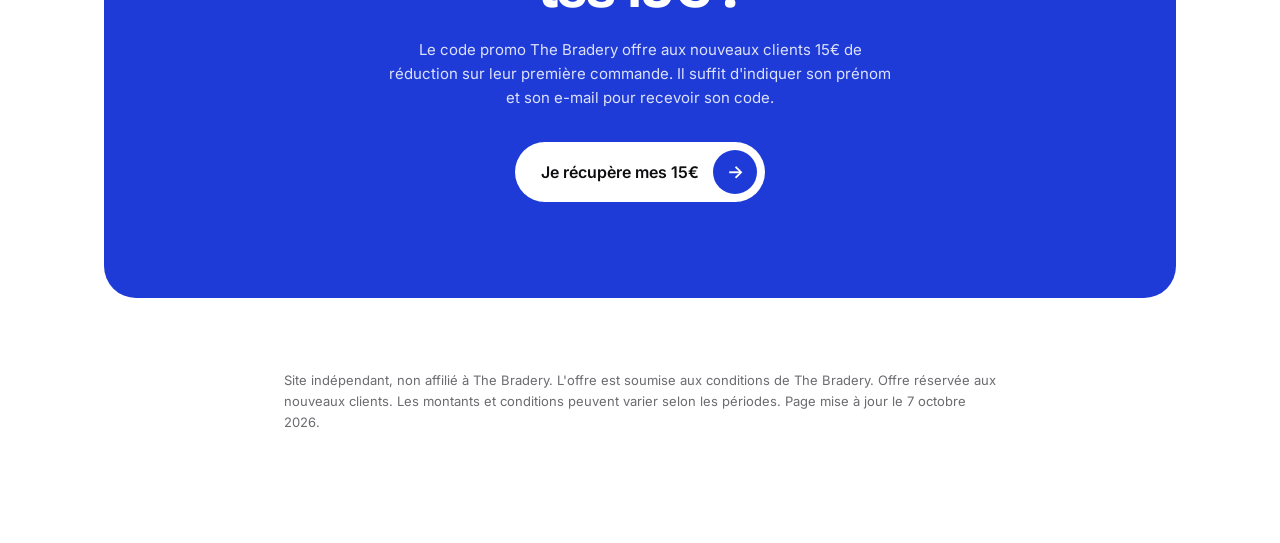
==== commit 3885dd13: "Update index.html" ====
--- a/index.html
+++ b/index.html
@@ -3,9 +3,8 @@
 <head>
 <meta charset="UTF-8" />
 <meta name="viewport" content="width=device-width, initial-scale=1.0" />
-<title>Code Promo The Bradery : 15€ Offerts avec le Parrainage (2026)</title>
-<meta name="description" content="Code promo The Bradery : 15€ de réduction sur ta 1ère commande grâce à mon lien de parrainage. Prénom + e-mail et ton code est prêt en 1 minute." />
-<meta name="author" content="Camille" />
+<title>Code Promo The Bradery : 15€ Offerts sur ta 1ère Commande (2026)</title>
+<meta name="description" content="Code promo The Bradery : 15€ de réduction sur ta 1ère commande. Prénom + e-mail et ton code est prêt en 1 minute." />
 <meta name="robots" content="index, follow, max-snippet:-1, max-image-preview:large, max-video-preview:-1" />
 <meta name="theme-color" content="#ffffff" />
 <meta name="referrer" content="strict-origin-when-cross-origin" />
@@ -15,8 +14,8 @@
 <link rel="sitemap" type="application/xml" href="/sitemap.xml" />
 
 <meta property="og:type" content="website" />
-<meta property="og:title" content="Code Promo The Bradery : 15€ Offerts avec le Parrainage" />
-<meta property="og:description" content="15€ de réduction sur ta première commande The Bradery grâce à mon lien de parrainage. Ton code est prêt en 1 minute." />
+<meta property="og:title" content="Code Promo The Bradery : 15€ Offerts sur ta 1ère Commande" />
+<meta property="og:description" content="15€ de réduction sur ta première commande The Bradery. Ton code est prêt en 1 minute." />
 <meta property="og:url" content="https://www.the-bradery-code-promo.fr/" />
 <meta property="og:site_name" content="Code Promo The Bradery" />
 <meta property="og:locale" content="fr_FR" />
@@ -25,8 +24,8 @@
 <meta property="og:image:height" content="1600" />
 <meta property="og:image:alt" content="Boutique The Bradery : portants de vêtements bleus et table de livres" />
 <meta name="twitter:card" content="summary_large_image" />
-<meta name="twitter:title" content="Code Promo The Bradery : 15€ Offerts avec le Parrainage" />
-<meta name="twitter:description" content="15€ de réduction sur ta première commande The Bradery grâce à mon lien de parrainage. Ton code est prêt en 1 minute." />
+<meta name="twitter:title" content="Code Promo The Bradery : 15€ Offerts sur ta 1ère Commande" />
+<meta name="twitter:description" content="15€ de réduction sur ta première commande The Bradery. Ton code est prêt en 1 minute." />
 <meta name="twitter:image" content="https://www.the-bradery-code-promo.fr/images/the-bradery-code-promo.jpg" />
 <meta name="twitter:image:alt" content="Boutique The Bradery : portants de vêtements bleus et table de livres" />
 
@@ -41,26 +40,19 @@
    "@id": "https://www.the-bradery-code-promo.fr/#website",
    "url": "https://www.the-bradery-code-promo.fr/",
    "name": "Code Promo The Bradery",
-   "alternateName": "Parrainage The Bradery",
-   "inLanguage": "fr-FR",
-   "publisher": { "@id": "https://www.the-bradery-code-promo.fr/#camille" }
-  },
-  {
-   "@type": "Person",
-   "@id": "https://www.the-bradery-code-promo.fr/#camille",
-   "name": "Camille"
+   "alternateName": "Réduction The Bradery",
+   "inLanguage": "fr-FR"
   },
   {
    "@type": "WebPage",
    "@id": "https://www.the-bradery-code-promo.fr/#webpage",
    "url": "https://www.the-bradery-code-promo.fr/",
-   "name": "Code Promo The Bradery : 15€ Offerts avec le Parrainage (2026)",
-   "description": "Code promo The Bradery : 15€ de réduction sur ta 1ère commande grâce à mon lien de parrainage. Prénom + e-mail et ton code est prêt en 1 minute.",
+   "name": "Code Promo The Bradery : 15€ Offerts sur ta 1ère Commande (2026)",
+   "description": "Code promo The Bradery : 15€ de réduction sur ta 1ère commande. Prénom + e-mail et ton code est prêt en 1 minute.",
    "inLanguage": "fr-FR",
    "isPartOf": { "@id": "https://www.the-bradery-code-promo.fr/#website" },
-   "author": { "@id": "https://www.the-bradery-code-promo.fr/#camille" },
    "about": { "@type": "Brand", "name": "The Bradery" },
-   "keywords": "code promo The Bradery, code parrainage The Bradery, parrain The Bradery, code réduction The Bradery",
+   "keywords": "code promo The Bradery, code réduction The Bradery, réduction The Bradery, bon plan The Bradery",
    "primaryImageOfPage": {
     "@type": "ImageObject",
     "url": "https://www.the-bradery-code-promo.fr/images/the-bradery-code-promo.jpg",
@@ -69,15 +61,15 @@
     "caption": "Boutique The Bradery : portants de vêtements bleus et table de livres"
    },
    "datePublished": "2026-09-28",
-   "dateModified": "2026-10-05"
+   "dateModified": "2026-10-07"
   },
   {
    "@type": "HowTo",
    "@id": "https://www.the-bradery-code-promo.fr/#howto",
-   "name": "Comment obtenir 15€ avec le code parrainage The Bradery",
+   "name": "Comment obtenir 15€ avec le code promo The Bradery",
    "inLanguage": "fr-FR",
    "step": [
-    { "@type": "HowToStep", "position": 1, "name": "Clique sur le lien de parrainage", "text": "Le bouton t'emmène sur la page de parrainage The Bradery." },
+    { "@type": "HowToStep", "position": 1, "name": "Clique sur le lien", "text": "Le bouton t'emmène sur la page de l'offre The Bradery." },
     { "@type": "HowToStep", "position": 2, "name": "Indique ton prénom et ton e-mail", "text": "Ces deux informations suffisent pour recevoir ton code de réduction de 15€." },
     { "@type": "HowToStep", "position": 3, "name": "Utilise ton code à la commande", "text": "Saisis le code dans ton panier lors de ta première commande pour déduire 15€." }
    ]
@@ -89,12 +81,7 @@
     {
      "@type": "Question",
      "name": "Quel est le code promo The Bradery du moment ?",
-     "acceptedAnswer": { "@type": "Answer", "text": "Avec mon lien de parrainage, tu obtiens un code de réduction de 15€ sur ta première commande The Bradery. Le code t'est attribué personnellement après inscription avec ton prénom et ton e-mail." }
-    },
-    {
-     "@type": "Question",
-     "name": "Quelle différence entre code promo et code parrainage The Bradery ?",
-     "acceptedAnswer": { "@type": "Answer", "text": "Un code promo est généralement public et temporaire. Le code parrainage vient d'un client existant (le parrain) et offre une réduction au nouveau client (le filleul) sur sa première commande. Ici, c'est un code parrainage de 15€." }
+     "acceptedAnswer": { "@type": "Answer", "text": "En passant par le lien de cette page, tu obtiens un code de réduction de 15€ sur ta première commande The Bradery. Le code t'est attribué personnellement après inscription avec ton prénom et ton e-mail." }
     },
     {
      "@type": "Question",
@@ -113,13 +100,13 @@
     },
     {
      "@type": "Question",
-     "name": "Je suis déjà client, puis-je utiliser ce code parrainage ?",
-     "acceptedAnswer": { "@type": "Answer", "text": "Non, le parrainage est réservé aux nouveaux clients qui passent leur première commande." }
+     "name": "Je suis déjà client, puis-je utiliser ce code ?",
+     "acceptedAnswer": { "@type": "Answer", "text": "Non, l'offre est réservée aux nouveaux clients qui passent leur première commande." }
     },
     {
      "@type": "Question",
      "name": "Est-ce cumulable avec d'autres promotions ?",
-     "acceptedAnswer": { "@type": "Answer", "text": "Cela dépend des conditions en vigueur chez The Bradery. Vérifie les règles indiquées sur la page de parrainage et au moment du paiement." }
+     "acceptedAnswer": { "@type": "Answer", "text": "Cela dépend des conditions en vigueur chez The Bradery. Vérifie les règles indiquées sur la page de l'offre et au moment du paiement." }
     }
    ]
   }
@@ -143,12 +130,12 @@
 <body>
 <header class="hero" aria-labelledby="hero-heading">
   <div class="wrap notice" role="note">
-    Site indépendant de parrainage, <strong>non affilié à The Bradery</strong>. The Bradery est une marque de ses propriétaires respectifs. Ce site diffuse uniquement un lien de parrainage dans le cadre du programme de recommandation de The Bradery.
+    Site indépendant, <strong>non affilié à The Bradery</strong>. The Bradery est une marque de ses propriétaires respectifs.
   </div>
   <div class="wrap hero-body">
-    <p class="chip">Je m'appelle Camille, voici mon lien de parrainage</p>
+    <p class="chip">Offre de bienvenue réservée aux nouveaux clients</p>
     <h1 id="hero-heading"><span class="h1-kicker">Code promo The Bradery</span>15€ offerts</h1>
-    <p class="sub">sur ta première commande grâce au parrainage The Bradery</p>
+    <p class="sub">sur ta première commande The Bradery</p>
     <div class="actions">
       <a class="btn" id="cta-main" href="https://rwrd.io/ref_WCIKBCW" rel="noopener sponsored" target="_blank">Je récupère mes 15€ <i aria-hidden="true">→</i></a>
       <p class="note">Une page te demandera ton prénom et ton e-mail pour t'envoyer ton code.</p>
@@ -167,10 +154,10 @@
 
   <section class="block" aria-labelledby="how-heading">
     <div class="wrap">
-      <h2 id="how-heading">Comment utiliser le code<br />parrainage The Bradery ?</h2>
+      <h2 id="how-heading">Comment utiliser le code<br />promo The Bradery ?</h2>
       <p class="lead">Trois étapes, et ton code de 15€ est prêt.</p>
       <ol class="steps">
-        <li><h3>Clique sur le lien</h3><p>Le bouton t'emmène sur la page de parrainage The Bradery.</p></li>
+        <li><h3>Clique sur le lien</h3><p>Le bouton t'emmène sur la page de l'offre The Bradery.</p></li>
         <li><h3>Indique ton prénom et ton e-mail</h3><p>Ces deux informations suffisent pour recevoir ton code de réduction.</p></li>
         <li><h3>Saisis ton code dans le panier</h3><p>Applique-le lors de ta première commande pour déduire 15€.</p></li>
       </ol>
@@ -184,13 +171,10 @@
       <h3>The Bradery, c'est quoi ?</h3>
       <p>The Bradery est une plateforme française de ventes privées premium, disponible sur le site et sur l'application. Chaque jour, de nouvelles ventes éphémères de marques de mode, beauté, déco, sport ou voyage ouvrent avec des remises pouvant aller jusqu'à -80 %. Les ventes ne durent que quelques jours : quand une pièce te plaît, mieux vaut ne pas attendre.</p>
 
-      <h3>Code promo ou code parrainage : quelle différence ?</h3>
-      <p>Un code promo The Bradery classique est souvent public, limité dans le temps et réservé à certaines opérations. Le code parrainage, lui, fonctionne à tout moment pour une première commande : un client existant, le parrain, partage son lien, et le nouveau client, le filleul, reçoit une réduction de 15€. C'est l'offre que je partage sur cette page.</p>
-
-      <h3>Parrain et filleul : comment ça marche ?</h3>
-      <p>Je suis cliente The Bradery et je suis ta marraine : en passant par mon lien, tu deviens ma filleule ou mon filleul. Tu t'inscris avec ton prénom et ton e-mail, tu reçois ton code de 15€, et tu l'utilises sur ta première commande. Les remises des ventes privées restent appliquées : le code vient en déduction de ton panier.</p>
-
-      <h3>Mes conseils pour bien utiliser tes 15€</h3>
+      <h3>Comment fonctionne l'offre de 15€ ?</h3>
+      <p>Les codes promo The Bradery classiques sont souvent publics, limités dans le temps et réservés à certaines opérations. L'offre présentée ici fonctionne à tout moment pour une première commande : tu t'inscris avec ton prénom et ton e-mail, tu reçois ton code de 15€, et tu l'utilises sur ta première commande. Les remises des ventes privées restent appliquées : le code vient en déduction de ton panier.</p>
+
+      <h3>Conseils pour bien utiliser tes 15€</h3>
       <p>Repère les ventes de tes marques préférées avant de t'inscrire, pour utiliser ton code sur une commande qui te fait vraiment envie. Vérifie le montant minimum de commande et la date de validité indiqués au moment de l'inscription, et saisis le code avant de payer : il ne peut pas être ajouté après coup.</p>
     </div>
   </section>
@@ -198,17 +182,16 @@
   <section class="block faq" aria-labelledby="faq-heading" style="padding-top:0">
     <div class="wrap faq-grid">
       <div>
-        <h2 id="faq-heading">Questions fréquentes sur le parrainage The Bradery</h2>
+        <h2 id="faq-heading">Questions fréquentes sur le code promo The Bradery</h2>
         <p class="lead">Ce qu'il faut savoir avant de commander.</p>
       </div>
       <div>
-        <details><summary>Quel est le code promo The Bradery du moment ?</summary><p>Avec mon lien de parrainage, tu obtiens un code de réduction de <strong>15€</strong> sur ta première commande The Bradery. Le code t'est attribué personnellement après inscription avec ton prénom et ton e-mail.</p></details>
-        <details><summary>Quelle différence entre code promo et code parrainage The Bradery ?</summary><p>Un code promo est généralement public et temporaire. Le code parrainage vient d'un client existant (le parrain) et offre une réduction au nouveau client (le filleul) sur sa première commande. Ici, c'est un code parrainage de 15€.</p></details>
+        <details><summary>Quel est le code promo The Bradery du moment ?</summary><p>En passant par le lien de cette page, tu obtiens un code de réduction de <strong>15€</strong> sur ta première commande The Bradery. Le code t'est attribué personnellement après inscription avec ton prénom et ton e-mail.</p></details>
         <details><summary>Comment récupérer mon code ?</summary><p>Après avoir cliqué sur le lien, une page te demande ton <strong>prénom</strong> et ton <strong>e-mail</strong>. Ton code de 15€ t'est ensuite communiqué.</p></details>
         <details><summary>Où saisir le code de réduction The Bradery ?</summary><p>Le code se saisit dans le panier, au moment de valider ta première commande, sur le site ou l'application The Bradery.</p></details>
         <details><summary>Qui peut profiter de l'offre ?</summary><p>L'offre concerne la première commande d'un nouveau client. Les conditions détaillées (montant minimum de commande, durée de validité) sont celles affichées par The Bradery au moment de l'inscription.</p></details>
-        <details><summary>Je suis déjà client, puis-je utiliser ce code parrainage ?</summary><p>Non, le parrainage est réservé aux nouveaux clients qui passent leur première commande.</p></details>
-        <details><summary>Est-ce cumulable avec d'autres promotions ?</summary><p>Cela dépend des conditions en vigueur chez The Bradery. Vérifie les règles indiquées sur la page de parrainage et au moment du paiement.</p></details>
+        <details><summary>Je suis déjà client, puis-je utiliser ce code ?</summary><p>Non, l'offre est réservée aux nouveaux clients qui passent leur première commande.</p></details>
+        <details><summary>Est-ce cumulable avec d'autres promotions ?</summary><p>Cela dépend des conditions en vigueur chez The Bradery. Vérifie les règles indiquées sur la page de l'offre et au moment du paiement.</p></details>
       </div>
     </div>
   </section>
@@ -217,7 +200,7 @@
     <div class="wrap">
       <div class="panel">
         <h2>Prêt à profiter de tes 15€ ?</h2>
-        <p class="seo">Le code parrainage The Bradery offre aux nouveaux clients 15€ de réduction sur leur première commande. Il suffit d'indiquer son prénom et son e-mail pour recevoir son code promo.</p>
+        <p class="seo">Le code promo The Bradery offre aux nouveaux clients 15€ de réduction sur leur première commande. Il suffit d'indiquer son prénom et son e-mail pour recevoir son code.</p>
         <a class="btn" href="https://rwrd.io/ref_WCIKBCW" rel="noopener sponsored" target="_blank">Je récupère mes 15€ <i aria-hidden="true">→</i></a>
       </div>
     </div>
@@ -226,7 +209,7 @@
 
 <footer>
   <div class="wrap">
-    Site indépendant de parrainage, non affilié à The Bradery. L'offre est soumise aux conditions du programme de parrainage de The Bradery. Offre réservée aux nouveaux clients. Les montants et conditions peuvent varier selon les périodes. Page mise à jour le <time datetime="2026-10-05">5 octobre 2026</time>.
+    Site indépendant, non affilié à The Bradery. L'offre est soumise aux conditions de The Bradery. Offre réservée aux nouveaux clients. Les montants et conditions peuvent varier selon les périodes. Page mise à jour le <time datetime="2026-10-07">7 octobre 2026</time>.
   </div>
 </footer>
 
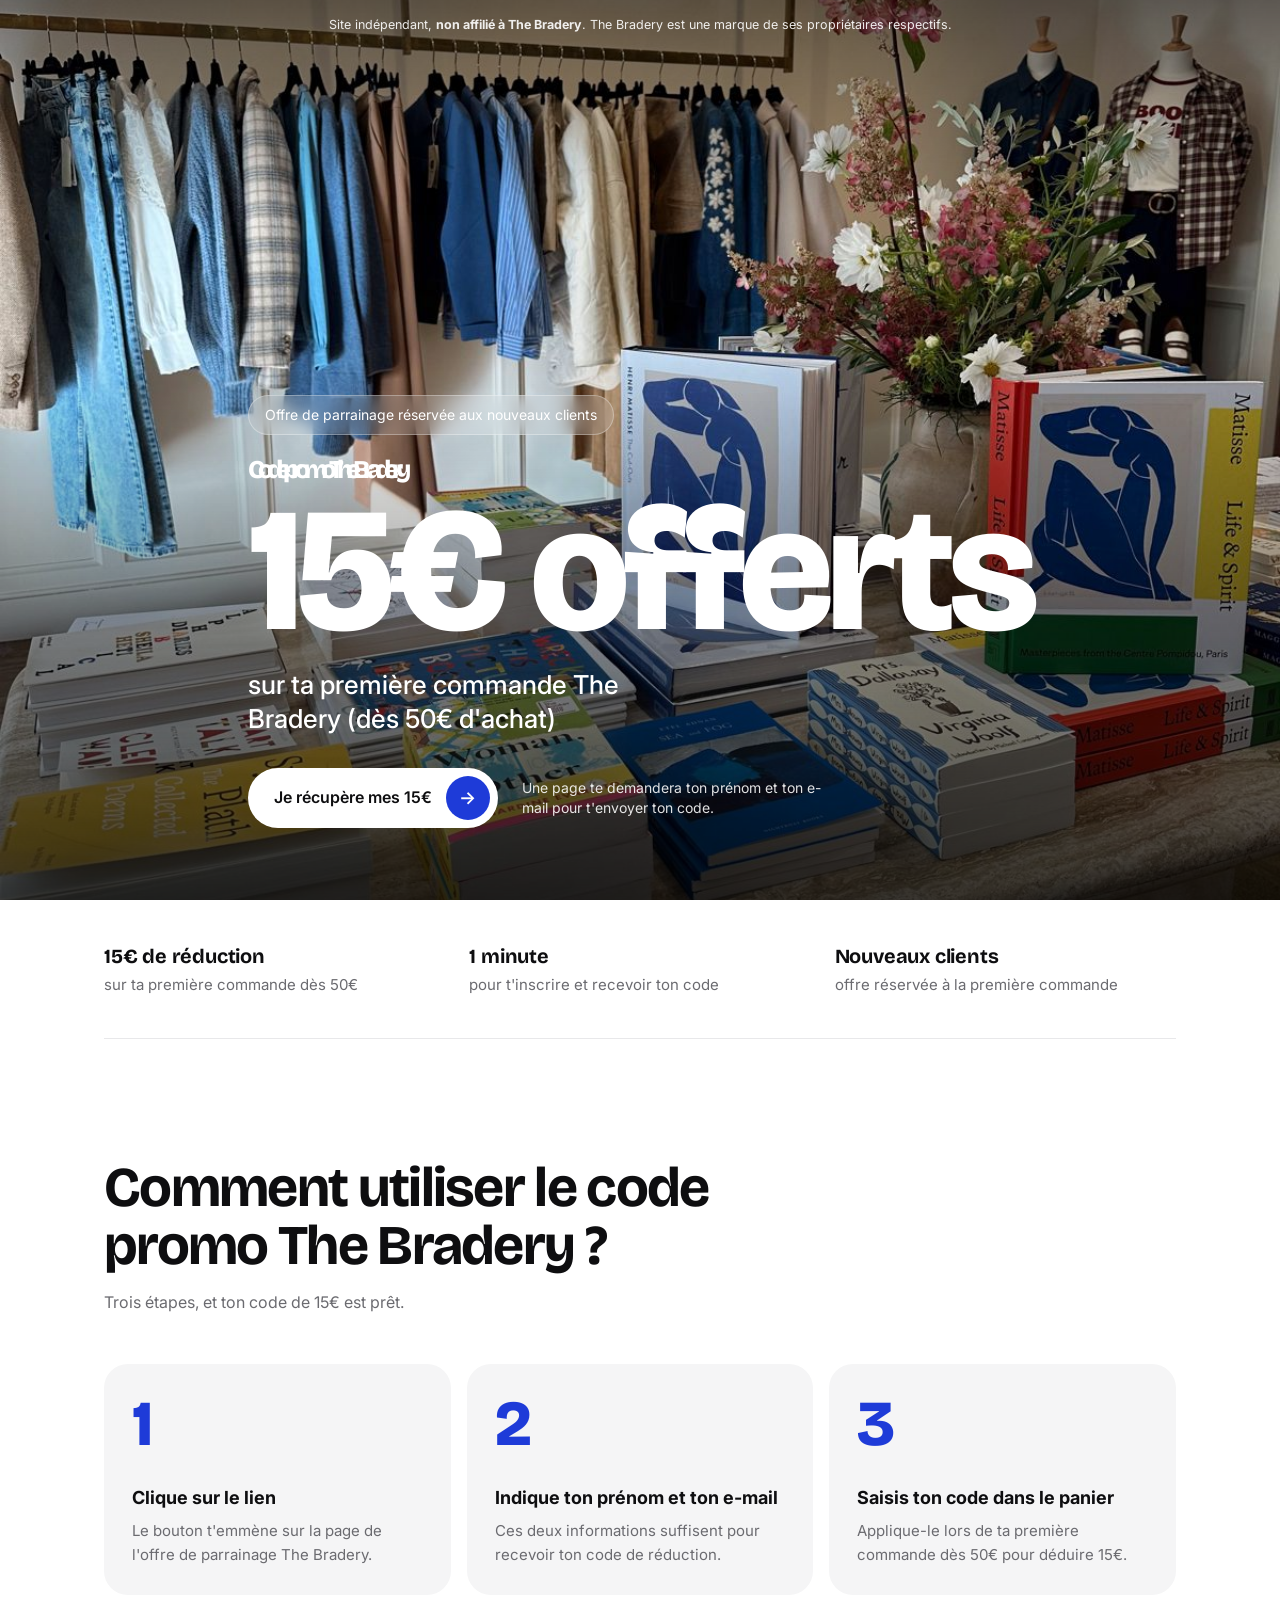
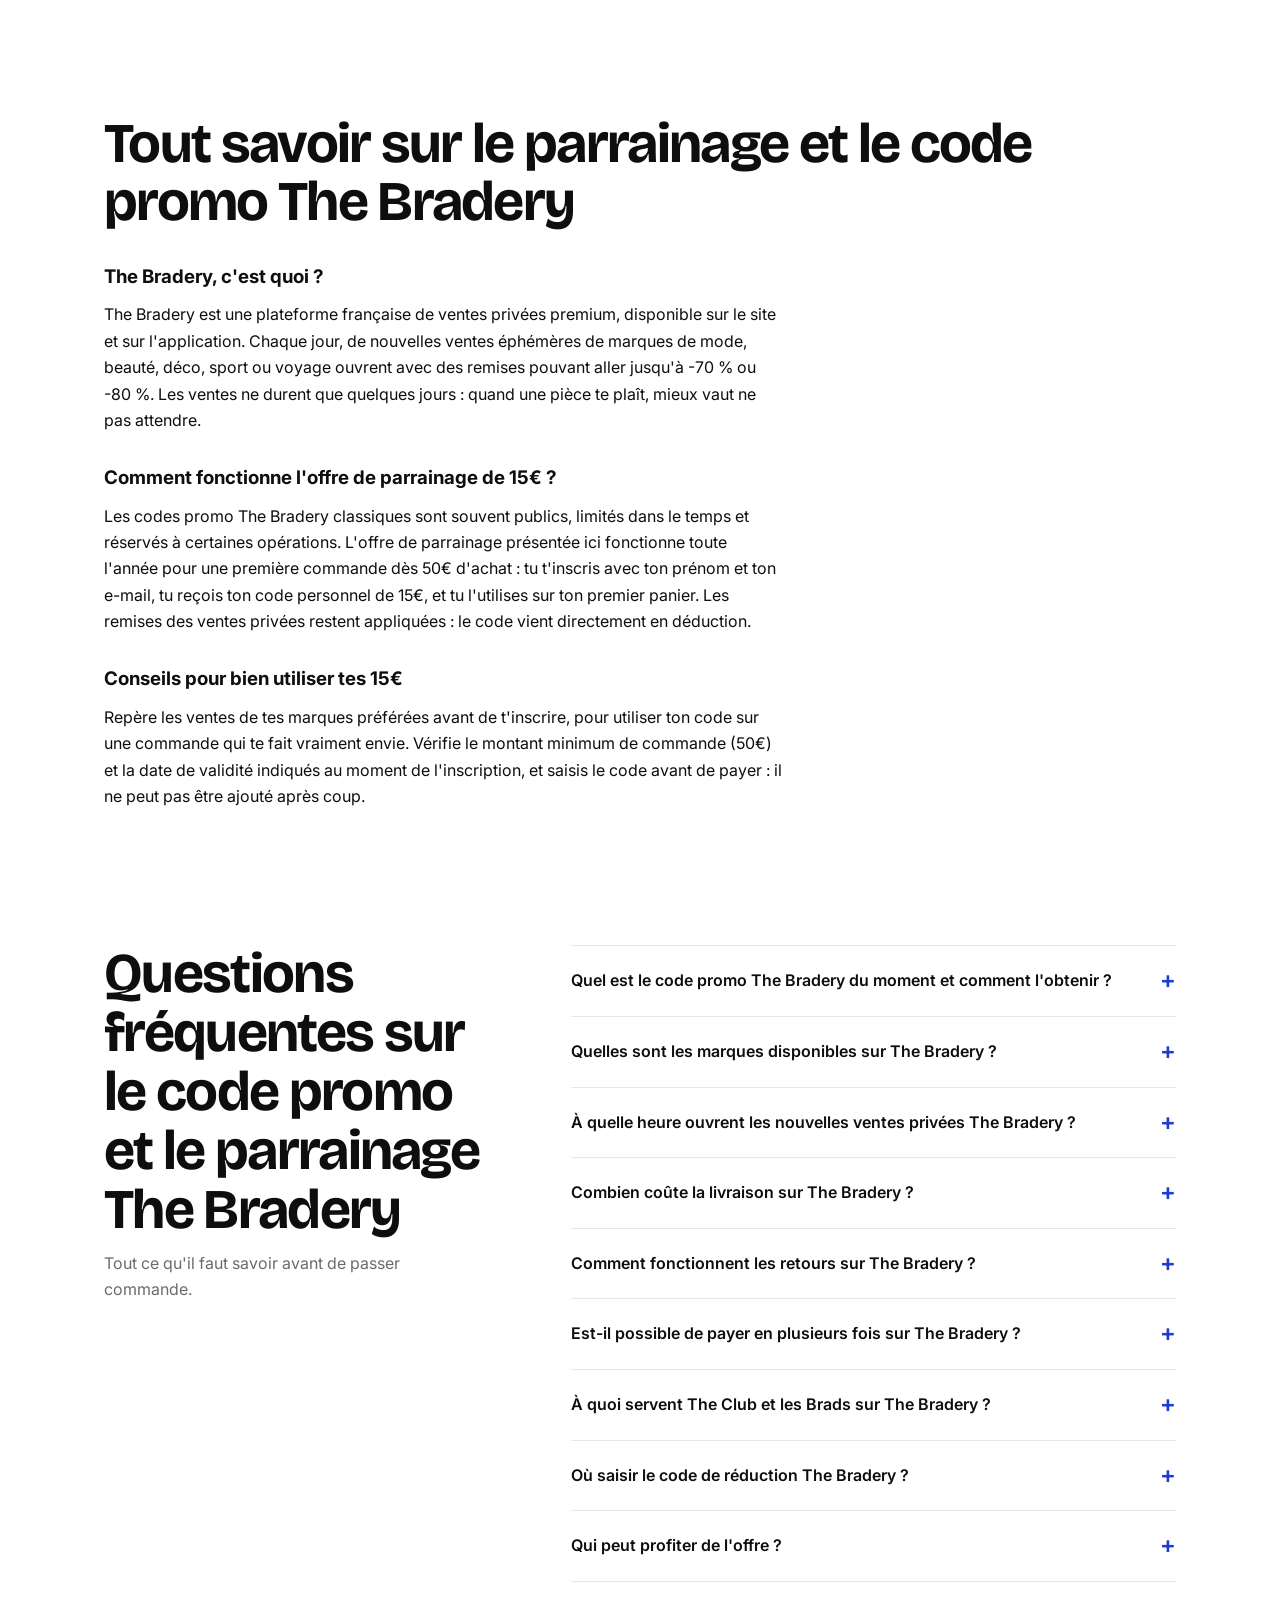
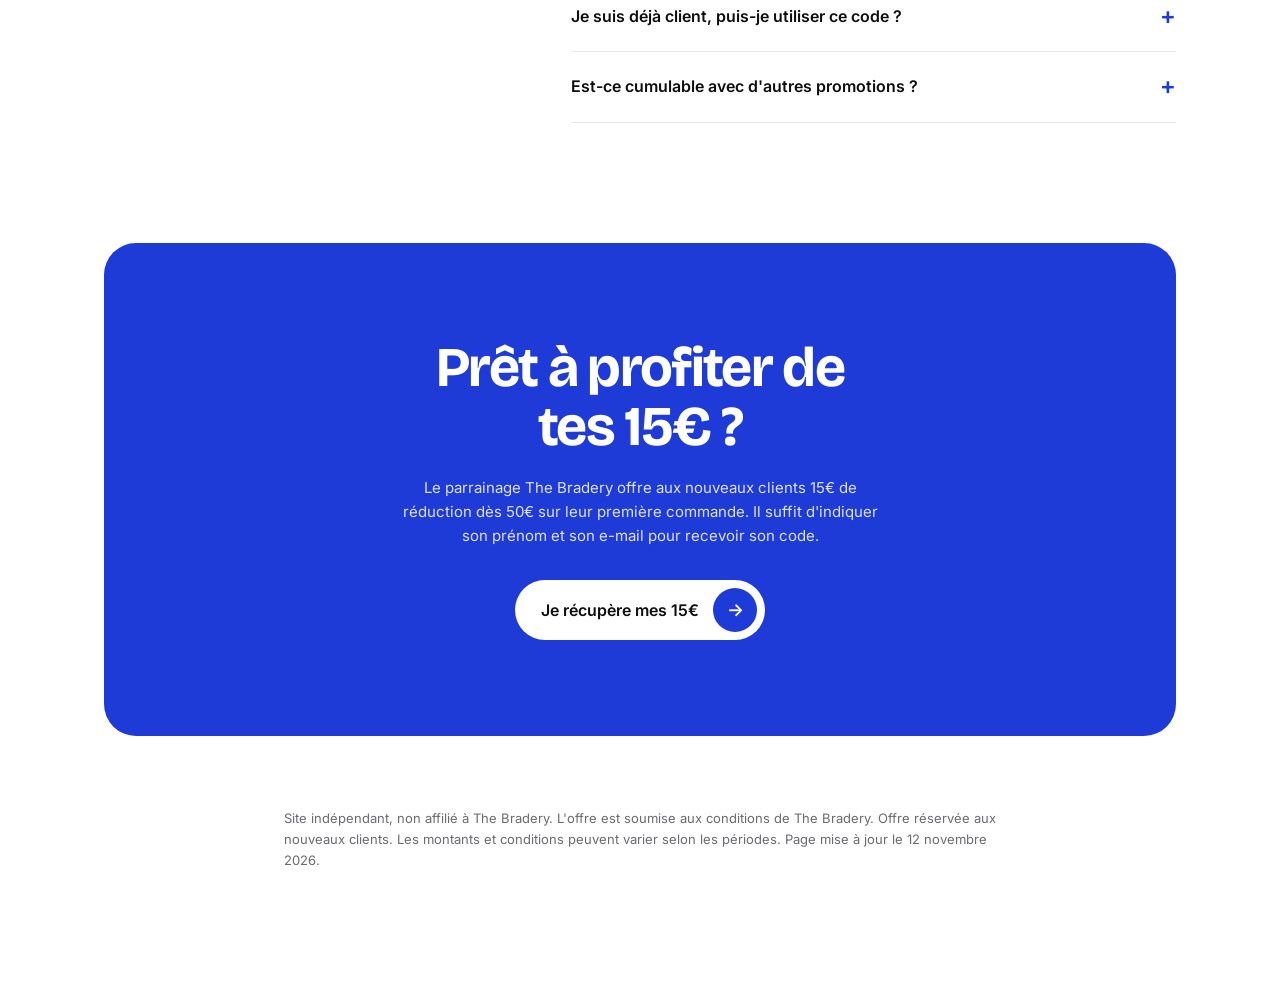
==== commit 89587f1e: "Update index.html" ====
--- a/index.html
+++ b/index.html
@@ -3,8 +3,8 @@
 <head>
 <meta charset="UTF-8" />
 <meta name="viewport" content="width=device-width, initial-scale=1.0" />
-<title>Code Promo The Bradery : 15€ Offerts sur ta 1ère Commande (2026)</title>
-<meta name="description" content="Code promo The Bradery : 15€ de réduction sur ta 1ère commande. Prénom + e-mail et ton code est prêt en 1 minute." />
+<title>Code Promo The Bradery : 15€ Offerts sur ta 1ère Commande (valable tout 2026)</title>
+<meta name="description" content="Code promo et parrainage The Bradery : 15€ de réduction dès 50€ sur ta 1ère commande. Prénom + e-mail et ton code est prêt en 1 minute." />
 <meta name="robots" content="index, follow, max-snippet:-1, max-image-preview:large, max-video-preview:-1" />
 <meta name="theme-color" content="#ffffff" />
 <meta name="referrer" content="strict-origin-when-cross-origin" />
@@ -15,7 +15,7 @@
 
 <meta property="og:type" content="website" />
 <meta property="og:title" content="Code Promo The Bradery : 15€ Offerts sur ta 1ère Commande" />
-<meta property="og:description" content="15€ de réduction sur ta première commande The Bradery. Ton code est prêt en 1 minute." />
+<meta property="og:description" content="15€ de réduction dès 50€ sur ta première commande The Bradery. Ton code est prêt en 1 minute." />
 <meta property="og:url" content="https://www.the-bradery-code-promo.fr/" />
 <meta property="og:site_name" content="Code Promo The Bradery" />
 <meta property="og:locale" content="fr_FR" />
@@ -25,7 +25,7 @@
 <meta property="og:image:alt" content="Boutique The Bradery : portants de vêtements bleus et table de livres" />
 <meta name="twitter:card" content="summary_large_image" />
 <meta name="twitter:title" content="Code Promo The Bradery : 15€ Offerts sur ta 1ère Commande" />
-<meta name="twitter:description" content="15€ de réduction sur ta première commande The Bradery. Ton code est prêt en 1 minute." />
+<meta name="twitter:description" content="15€ de réduction dès 50€ sur ta première commande The Bradery. Ton code est prêt en 1 minute." />
 <meta name="twitter:image" content="https://www.the-bradery-code-promo.fr/images/the-bradery-code-promo.jpg" />
 <meta name="twitter:image:alt" content="Boutique The Bradery : portants de vêtements bleus et table de livres" />
 
@@ -40,7 +40,7 @@
    "@id": "https://www.the-bradery-code-promo.fr/#website",
    "url": "https://www.the-bradery-code-promo.fr/",
    "name": "Code Promo The Bradery",
-   "alternateName": "Réduction The Bradery",
+   "alternateName": "Parrainage & Réduction The Bradery",
    "inLanguage": "fr-FR"
   },
   {
@@ -48,11 +48,11 @@
    "@id": "https://www.the-bradery-code-promo.fr/#webpage",
    "url": "https://www.the-bradery-code-promo.fr/",
    "name": "Code Promo The Bradery : 15€ Offerts sur ta 1ère Commande (2026)",
-   "description": "Code promo The Bradery : 15€ de réduction sur ta 1ère commande. Prénom + e-mail et ton code est prêt en 1 minute.",
+   "description": "Code promo et parrainage The Bradery : 15€ de réduction dès 50€ sur ta 1ère commande. Prénom + e-mail et ton code est prêt en 1 minute.",
    "inLanguage": "fr-FR",
    "isPartOf": { "@id": "https://www.the-bradery-code-promo.fr/#website" },
    "about": { "@type": "Brand", "name": "The Bradery" },
-   "keywords": "code promo The Bradery, code réduction The Bradery, réduction The Bradery, bon plan The Bradery",
+   "keywords": "code promo The Bradery, parrainage The Bradery, code réduction The Bradery, réduction The Bradery, bon plan The Bradery",
    "primaryImageOfPage": {
     "@type": "ImageObject",
     "url": "https://www.the-bradery-code-promo.fr/images/the-bradery-code-promo.jpg",
@@ -61,7 +61,7 @@
     "caption": "Boutique The Bradery : portants de vêtements bleus et table de livres"
    },
    "datePublished": "2026-09-28",
-   "dateModified": "2026-10-07"
+   "dateModified": "2026-11-12"
   },
   {
    "@type": "HowTo",
@@ -69,9 +69,9 @@
    "name": "Comment obtenir 15€ avec le code promo The Bradery",
    "inLanguage": "fr-FR",
    "step": [
-    { "@type": "HowToStep", "position": 1, "name": "Clique sur le lien", "text": "Le bouton t'emmène sur la page de l'offre The Bradery." },
+    { "@type": "HowToStep", "position": 1, "name": "Clique sur le lien", "text": "Le bouton t'emmène sur la page de l'offre de parrainage The Bradery." },
     { "@type": "HowToStep", "position": 2, "name": "Indique ton prénom et ton e-mail", "text": "Ces deux informations suffisent pour recevoir ton code de réduction de 15€." },
-    { "@type": "HowToStep", "position": 3, "name": "Utilise ton code à la commande", "text": "Saisis le code dans ton panier lors de ta première commande pour déduire 15€." }
+    { "@type": "HowToStep", "position": 3, "name": "Utilise ton code à la commande", "text": "Saisis le code dans ton panier lors de ta première commande (dès 50€ d'achat) pour déduire 15€." }
    ]
   },
   {
@@ -80,13 +80,38 @@
    "mainEntity": [
     {
      "@type": "Question",
-     "name": "Quel est le code promo The Bradery du moment ?",
-     "acceptedAnswer": { "@type": "Answer", "text": "En passant par le lien de cette page, tu obtiens un code de réduction de 15€ sur ta première commande The Bradery. Le code t'est attribué personnellement après inscription avec ton prénom et ton e-mail." }
-    },
-    {
-     "@type": "Question",
-     "name": "Comment récupérer mon code ?",
-     "acceptedAnswer": { "@type": "Answer", "text": "Après avoir cliqué sur le lien, une page te demande ton prénom et ton e-mail. Ton code de 15€ t'est ensuite communiqué." }
+     "name": "Quel est le code promo The Bradery du moment et comment l'obtenir ?",
+     "acceptedAnswer": { "@type": "Answer", "text": "En passant par le lien de parrainage de cette page, tu débloques un code personnel de 15€ de remise valable dès 50€ d'achat sur ta première commande. Il te suffit d'entrer ton prénom et ton adresse e-mail pour le recevoir." }
+    },
+    {
+     "@type": "Question",
+     "name": "Quelles sont les marques disponibles sur The Bradery ?",
+     "acceptedAnswer": { "@type": "Answer", "text": "La plateforme réunit plus de 400 griffes dans l'univers de la mode, du sport et du luxe : des incontournables comme Sandro, Maje ou The Kooples, des maisons telles que Kenzo et Vanessa Bruno, des équipements Nike, Adidas ou Veja ainsi que de jeunes labels, avec des rabais atteignant -70% sur les collections passées." }
+    },
+    {
+     "@type": "Question",
+     "name": "À quelle heure ouvrent les nouvelles ventes privées The Bradery ?",
+     "acceptedAnswer": { "@type": "Answer", "text": "Les ventes s'ouvrent tous les matins à 9h en semaine (du lundi au vendredi) et à 10h le dimanche. Comme chaque vente reste en ligne quelques jours seulement avec des stocks limités, activer les alertes sur l'application mobile permet de ne rien rater." }
+    },
+    {
+     "@type": "Question",
+     "name": "Combien coûte la livraison sur The Bradery ?",
+     "acceptedAnswer": { "@type": "Answer", "text": "En France métropolitaine, compte 4,90€ pour un retrait en point relais et 6,90€ pour un envoi à domicile (du lundi au samedi). Les frais de port sont offerts dès 200€ de commande vers la France, la Belgique, le Luxembourg et l'Espagne." }
+    },
+    {
+     "@type": "Question",
+     "name": "Comment fonctionnent les retours sur The Bradery ?",
+     "acceptedAnswer": { "@type": "Answer", "text": "Tu as 14 jours après réception de ton colis pour renvoyer les pièces intactes avec leurs étiquettes (5,90€ de frais de retour retenus sur ton remboursement). Tu peux aussi opter pour la revente entre membres via « From You to You » afin de récupérer 110% de la valeur en avoir." }
+    },
+    {
+     "@type": "Question",
+     "name": "Est-il possible de payer en plusieurs fois sur The Bradery ?",
+     "acceptedAnswer": { "@type": "Answer", "text": "Oui, le règlement fractionné en 3 ou 4 échéances est disponible via Klarna et Alma directement à l'étape du paiement pour tous les paniers éligibles." }
+    },
+    {
+     "@type": "Question",
+     "name": "À quoi servent The Club et les Brads sur The Bradery ?",
+     "acceptedAnswer": { "@type": "Answer", "text": "The Club est le programme de fidélité de l'enseigne : chaque commande et chaque filleul te rapportent des Brads (100 Brads = 1€). Plus tu progresses dans les paliers (Member, Insider, Star, Legend), plus tes avantages augmentent, jusqu'à 25€ gagnés par parrainage depuis l'application iOS ou Android." }
     },
     {
      "@type": "Question",
@@ -96,17 +121,17 @@
     {
      "@type": "Question",
      "name": "Qui peut profiter de l'offre ?",
-     "acceptedAnswer": { "@type": "Answer", "text": "L'offre concerne la première commande d'un nouveau client. Les conditions détaillées (montant minimum de commande, durée de validité) sont celles affichées par The Bradery au moment de l'inscription." }
+     "acceptedAnswer": { "@type": "Answer", "text": "L'offre concerne la première commande d'un nouveau client (dès 50€ d'achat). Les conditions détaillées (durée de validité) sont celles affichées par The Bradery au moment de l'inscription." }
     },
     {
      "@type": "Question",
      "name": "Je suis déjà client, puis-je utiliser ce code ?",
-     "acceptedAnswer": { "@type": "Answer", "text": "Non, l'offre est réservée aux nouveaux clients qui passent leur première commande." }
+     "acceptedAnswer": { "@type": "Answer", "text": "Non, l'offre de parrainage est réservée aux nouveaux clients qui passent leur première commande." }
     },
     {
      "@type": "Question",
      "name": "Est-ce cumulable avec d'autres promotions ?",
-     "acceptedAnswer": { "@type": "Answer", "text": "Cela dépend des conditions en vigueur chez The Bradery. Vérifie les règles indiquées sur la page de l'offre et au moment du paiement." }
+     "acceptedAnswer": { "@type": "Answer", "text": "Oui avec les remises déjà appliquées sur les ventes privées, mais généralement non cumulable avec un autre code promotionnel. Vérifie les règles indiquées sur la page de l'offre et au moment du paiement." }
     }
    ]
   }
@@ -133,9 +158,9 @@
     Site indépendant, <strong>non affilié à The Bradery</strong>. The Bradery est une marque de ses propriétaires respectifs.
   </div>
   <div class="wrap hero-body">
-    <p class="chip">Offre de bienvenue réservée aux nouveaux clients</p>
+    <p class="chip">Offre de parrainage réservée aux nouveaux clients</p>
     <h1 id="hero-heading"><span class="h1-kicker">Code promo The Bradery</span>15€ offerts</h1>
-    <p class="sub">sur ta première commande The Bradery</p>
+    <p class="sub">sur ta première commande The Bradery (dès 50€ d'achat)</p>
     <div class="actions">
       <a class="btn" id="cta-main" href="https://rwrd.io/ref_WCIKBCW" rel="noopener sponsored" target="_blank">Je récupère mes 15€ <i aria-hidden="true">→</i></a>
       <p class="note">Une page te demandera ton prénom et ton e-mail pour t'envoyer ton code.</p>
@@ -146,7 +171,7 @@
 <main>
   <div class="wrap">
     <div class="perks">
-      <div><strong>15€ de réduction</strong><span>sur ta première commande</span></div>
+      <div><strong>15€ de réduction</strong><span>sur ta première commande dès 50€</span></div>
       <div><strong>1 minute</strong><span>pour t'inscrire et recevoir ton code</span></div>
       <div><strong>Nouveaux clients</strong><span>offre réservée à la première commande</span></div>
     </div>
@@ -157,41 +182,46 @@
       <h2 id="how-heading">Comment utiliser le code<br />promo The Bradery ?</h2>
       <p class="lead">Trois étapes, et ton code de 15€ est prêt.</p>
       <ol class="steps">
-        <li><h3>Clique sur le lien</h3><p>Le bouton t'emmène sur la page de l'offre The Bradery.</p></li>
+        <li><h3>Clique sur le lien</h3><p>Le bouton t'emmène sur la page de l'offre de parrainage The Bradery.</p></li>
         <li><h3>Indique ton prénom et ton e-mail</h3><p>Ces deux informations suffisent pour recevoir ton code de réduction.</p></li>
-        <li><h3>Saisis ton code dans le panier</h3><p>Applique-le lors de ta première commande pour déduire 15€.</p></li>
+        <li><h3>Saisis ton code dans le panier</h3><p>Applique-le lors de ta première commande dès 50€ pour déduire 15€.</p></li>
       </ol>
     </div>
   </section>
 
   <section class="block content" aria-labelledby="about-heading" style="padding-top:0">
     <div class="wrap">
-      <h2 id="about-heading">Tout savoir sur le code promo The Bradery</h2>
+      <h2 id="about-heading">Tout savoir sur le parrainage et le code promo The Bradery</h2>
 
       <h3>The Bradery, c'est quoi ?</h3>
-      <p>The Bradery est une plateforme française de ventes privées premium, disponible sur le site et sur l'application. Chaque jour, de nouvelles ventes éphémères de marques de mode, beauté, déco, sport ou voyage ouvrent avec des remises pouvant aller jusqu'à -80 %. Les ventes ne durent que quelques jours : quand une pièce te plaît, mieux vaut ne pas attendre.</p>
-
-      <h3>Comment fonctionne l'offre de 15€ ?</h3>
-      <p>Les codes promo The Bradery classiques sont souvent publics, limités dans le temps et réservés à certaines opérations. L'offre présentée ici fonctionne à tout moment pour une première commande : tu t'inscris avec ton prénom et ton e-mail, tu reçois ton code de 15€, et tu l'utilises sur ta première commande. Les remises des ventes privées restent appliquées : le code vient en déduction de ton panier.</p>
+      <p>The Bradery est une plateforme française de ventes privées premium, disponible sur le site et sur l'application. Chaque jour, de nouvelles ventes éphémères de marques de mode, beauté, déco, sport ou voyage ouvrent avec des remises pouvant aller jusqu'à -70 % ou -80 %. Les ventes ne durent que quelques jours : quand une pièce te plaît, mieux vaut ne pas attendre.</p>
+
+      <h3>Comment fonctionne l'offre de parrainage de 15€ ?</h3>
+      <p>Les codes promo The Bradery classiques sont souvent publics, limités dans le temps et réservés à certaines opérations. L'offre de parrainage présentée ici fonctionne toute l'année pour une première commande dès 50€ d'achat : tu t'inscris avec ton prénom et ton e-mail, tu reçois ton code personnel de 15€, et tu l'utilises sur ton premier panier. Les remises des ventes privées restent appliquées : le code vient directement en déduction.</p>
 
       <h3>Conseils pour bien utiliser tes 15€</h3>
-      <p>Repère les ventes de tes marques préférées avant de t'inscrire, pour utiliser ton code sur une commande qui te fait vraiment envie. Vérifie le montant minimum de commande et la date de validité indiqués au moment de l'inscription, et saisis le code avant de payer : il ne peut pas être ajouté après coup.</p>
+      <p>Repère les ventes de tes marques préférées avant de t'inscrire, pour utiliser ton code sur une commande qui te fait vraiment envie. Vérifie le montant minimum de commande (50€) et la date de validité indiqués au moment de l'inscription, et saisis le code avant de payer : il ne peut pas être ajouté après coup.</p>
     </div>
   </section>
 
   <section class="block faq" aria-labelledby="faq-heading" style="padding-top:0">
     <div class="wrap faq-grid">
       <div>
-        <h2 id="faq-heading">Questions fréquentes sur le code promo The Bradery</h2>
-        <p class="lead">Ce qu'il faut savoir avant de commander.</p>
+        <h2 id="faq-heading">Questions fréquentes sur le code promo et le parrainage The Bradery</h2>
+        <p class="lead">Tout ce qu'il faut savoir avant de passer commande.</p>
       </div>
       <div>
-        <details><summary>Quel est le code promo The Bradery du moment ?</summary><p>En passant par le lien de cette page, tu obtiens un code de réduction de <strong>15€</strong> sur ta première commande The Bradery. Le code t'est attribué personnellement après inscription avec ton prénom et ton e-mail.</p></details>
-        <details><summary>Comment récupérer mon code ?</summary><p>Après avoir cliqué sur le lien, une page te demande ton <strong>prénom</strong> et ton <strong>e-mail</strong>. Ton code de 15€ t'est ensuite communiqué.</p></details>
+        <details><summary>Quel est le code promo The Bradery du moment et comment l'obtenir ?</summary><p>En passant par le lien de parrainage de cette page, tu débloques un code personnel de <strong>15€ de remise</strong> valable dès 50€ d'achat sur ta première commande. Il te suffit d'entrer ton <strong>prénom</strong> et ton <strong>adresse e-mail</strong> pour le recevoir.</p></details>
+        <details><summary>Quelles sont les marques disponibles sur The Bradery ?</summary><p>La plateforme réunit plus de <strong>400 griffes</strong> dans l'univers de la mode, du sport et du luxe : des incontournables comme <em>Sandro, Maje ou The Kooples</em>, des maisons telles que <em>Kenzo et Vanessa Bruno</em>, des équipements <em>Nike, Adidas ou Veja</em> ainsi que de jeunes labels, avec des rabais atteignant <strong>-70%</strong> sur les collections passées.</p></details>
+        <details><summary>À quelle heure ouvrent les nouvelles ventes privées The Bradery ?</summary><p>Les ventes s'ouvrent tous les matins à <strong>9h en semaine</strong> (du lundi au vendredi) et à <strong>10h le dimanche</strong>. Comme chaque vente reste en ligne quelques jours seulement avec des stocks limités, activer les alertes sur l'application mobile permet de ne rien rater.</p></details>
+        <details><summary>Combien coûte la livraison sur The Bradery ?</summary><p>En France métropolitaine, compte <strong>4,90€</strong> pour un retrait en point relais et <strong>6,90€</strong> pour un envoi à domicile (du lundi au samedi). Les frais de port sont <strong>offerts dès 200€</strong> de commande vers la France, la Belgique, le Luxembourg et l'Espagne.</p></details>
+        <details><summary>Comment fonctionnent les retours sur The Bradery ?</summary><p>Tu as <strong>14 jours</strong> après réception de ton colis pour renvoyer les pièces intactes avec leurs étiquettes (5,90€ de frais de retour retenus sur ton remboursement). Tu peux aussi opter pour la revente entre membres via <strong>« From You to You »</strong> afin de récupérer <strong>110%</strong> de la valeur en avoir.</p></details>
+        <details><summary>Est-il possible de payer en plusieurs fois sur The Bradery ?</summary><p>Oui, le règlement fractionné en <strong>3 ou 4 échéances</strong> est disponible via <strong>Klarna</strong> et <strong>Alma</strong> directement à l'étape du paiement pour tous les paniers éligibles.</p></details>
+        <details><summary>À quoi servent The Club et les Brads sur The Bradery ?</summary><p><strong>The Club</strong> est le programme de fidélité de l'enseigne : chaque commande et chaque filleul te rapportent des <strong>Brads</strong> (100 Brads = 1€). Plus tu progresses dans les paliers (<em>Member, Insider, Star, Legend</em>), plus tes avantages augmentent, jusqu'à <strong>25€ gagnés</strong> par parrainage depuis l'application iOS ou Android.</p></details>
         <details><summary>Où saisir le code de réduction The Bradery ?</summary><p>Le code se saisit dans le panier, au moment de valider ta première commande, sur le site ou l'application The Bradery.</p></details>
-        <details><summary>Qui peut profiter de l'offre ?</summary><p>L'offre concerne la première commande d'un nouveau client. Les conditions détaillées (montant minimum de commande, durée de validité) sont celles affichées par The Bradery au moment de l'inscription.</p></details>
-        <details><summary>Je suis déjà client, puis-je utiliser ce code ?</summary><p>Non, l'offre est réservée aux nouveaux clients qui passent leur première commande.</p></details>
-        <details><summary>Est-ce cumulable avec d'autres promotions ?</summary><p>Cela dépend des conditions en vigueur chez The Bradery. Vérifie les règles indiquées sur la page de l'offre et au moment du paiement.</p></details>
+        <details><summary>Qui peut profiter de l'offre ?</summary><p>L'offre concerne la première commande d'un nouveau client (dès 50€ d'achat). Les conditions détaillées (durée de validité) sont celles affichées par The Bradery au moment de l'inscription.</p></details>
+        <details><summary>Je suis déjà client, puis-je utiliser ce code ?</summary><p>Non, l'offre de parrainage est réservée aux nouveaux clients qui passent leur première commande.</p></details>
+        <details><summary>Est-ce cumulable avec d'autres promotions ?</summary><p>Oui avec les remises déjà appliquées sur les ventes privées, mais généralement non cumulable avec un autre code promotionnel. Vérifie les règles indiquées sur la page de l'offre et au moment du paiement.</p></details>
       </div>
     </div>
   </section>
@@ -200,7 +230,7 @@
     <div class="wrap">
       <div class="panel">
         <h2>Prêt à profiter de tes 15€ ?</h2>
-        <p class="seo">Le code promo The Bradery offre aux nouveaux clients 15€ de réduction sur leur première commande. Il suffit d'indiquer son prénom et son e-mail pour recevoir son code.</p>
+        <p class="seo">Le parrainage The Bradery offre aux nouveaux clients 15€ de réduction dès 50€ sur leur première commande. Il suffit d'indiquer son prénom et son e-mail pour recevoir son code.</p>
         <a class="btn" href="https://rwrd.io/ref_WCIKBCW" rel="noopener sponsored" target="_blank">Je récupère mes 15€ <i aria-hidden="true">→</i></a>
       </div>
     </div>
@@ -209,7 +239,7 @@
 
 <footer>
   <div class="wrap">
-    Site indépendant, non affilié à The Bradery. L'offre est soumise aux conditions de The Bradery. Offre réservée aux nouveaux clients. Les montants et conditions peuvent varier selon les périodes. Page mise à jour le <time datetime="2026-10-07">7 octobre 2026</time>.
+    Site indépendant, non affilié à The Bradery. L'offre est soumise aux conditions de The Bradery. Offre réservée aux nouveaux clients. Les montants et conditions peuvent varier selon les périodes. Page mise à jour le <time datetime="2026-11-12">12 novembre 2026</time>.
   </div>
 </footer>
 
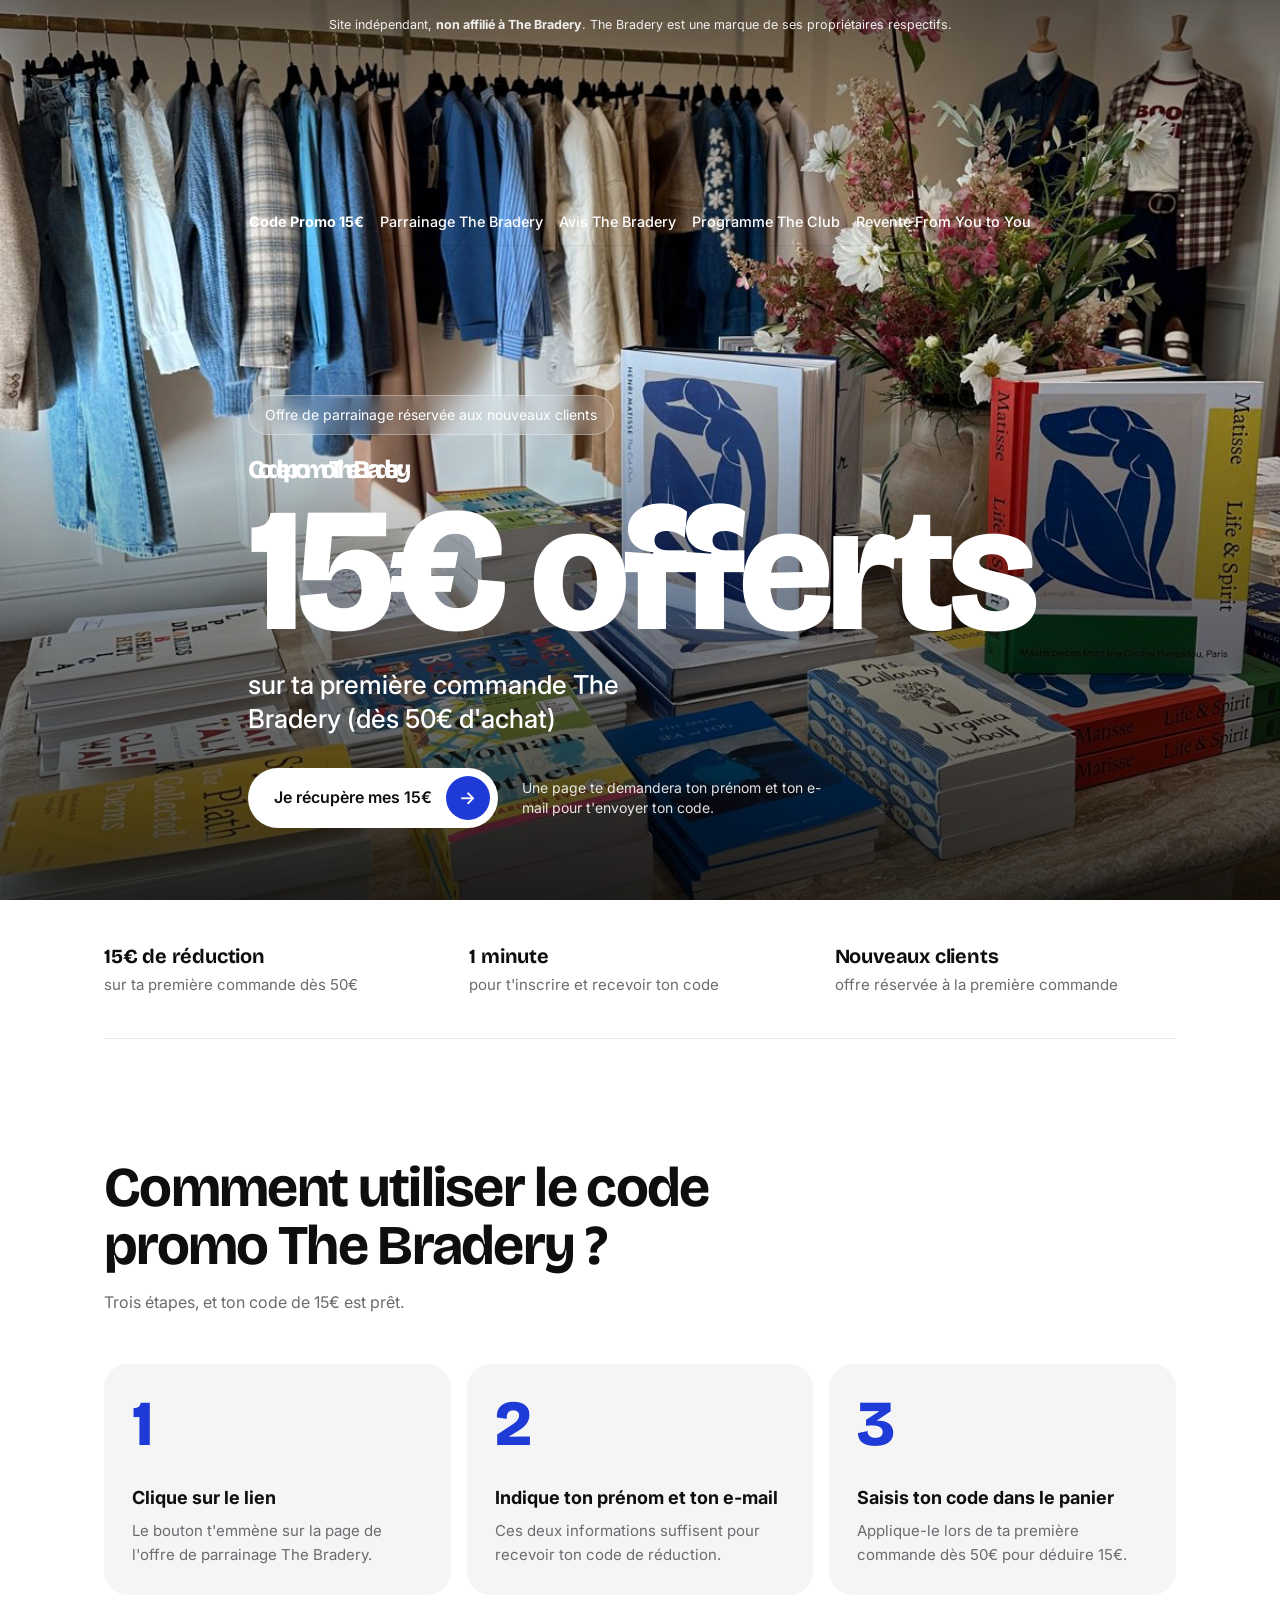
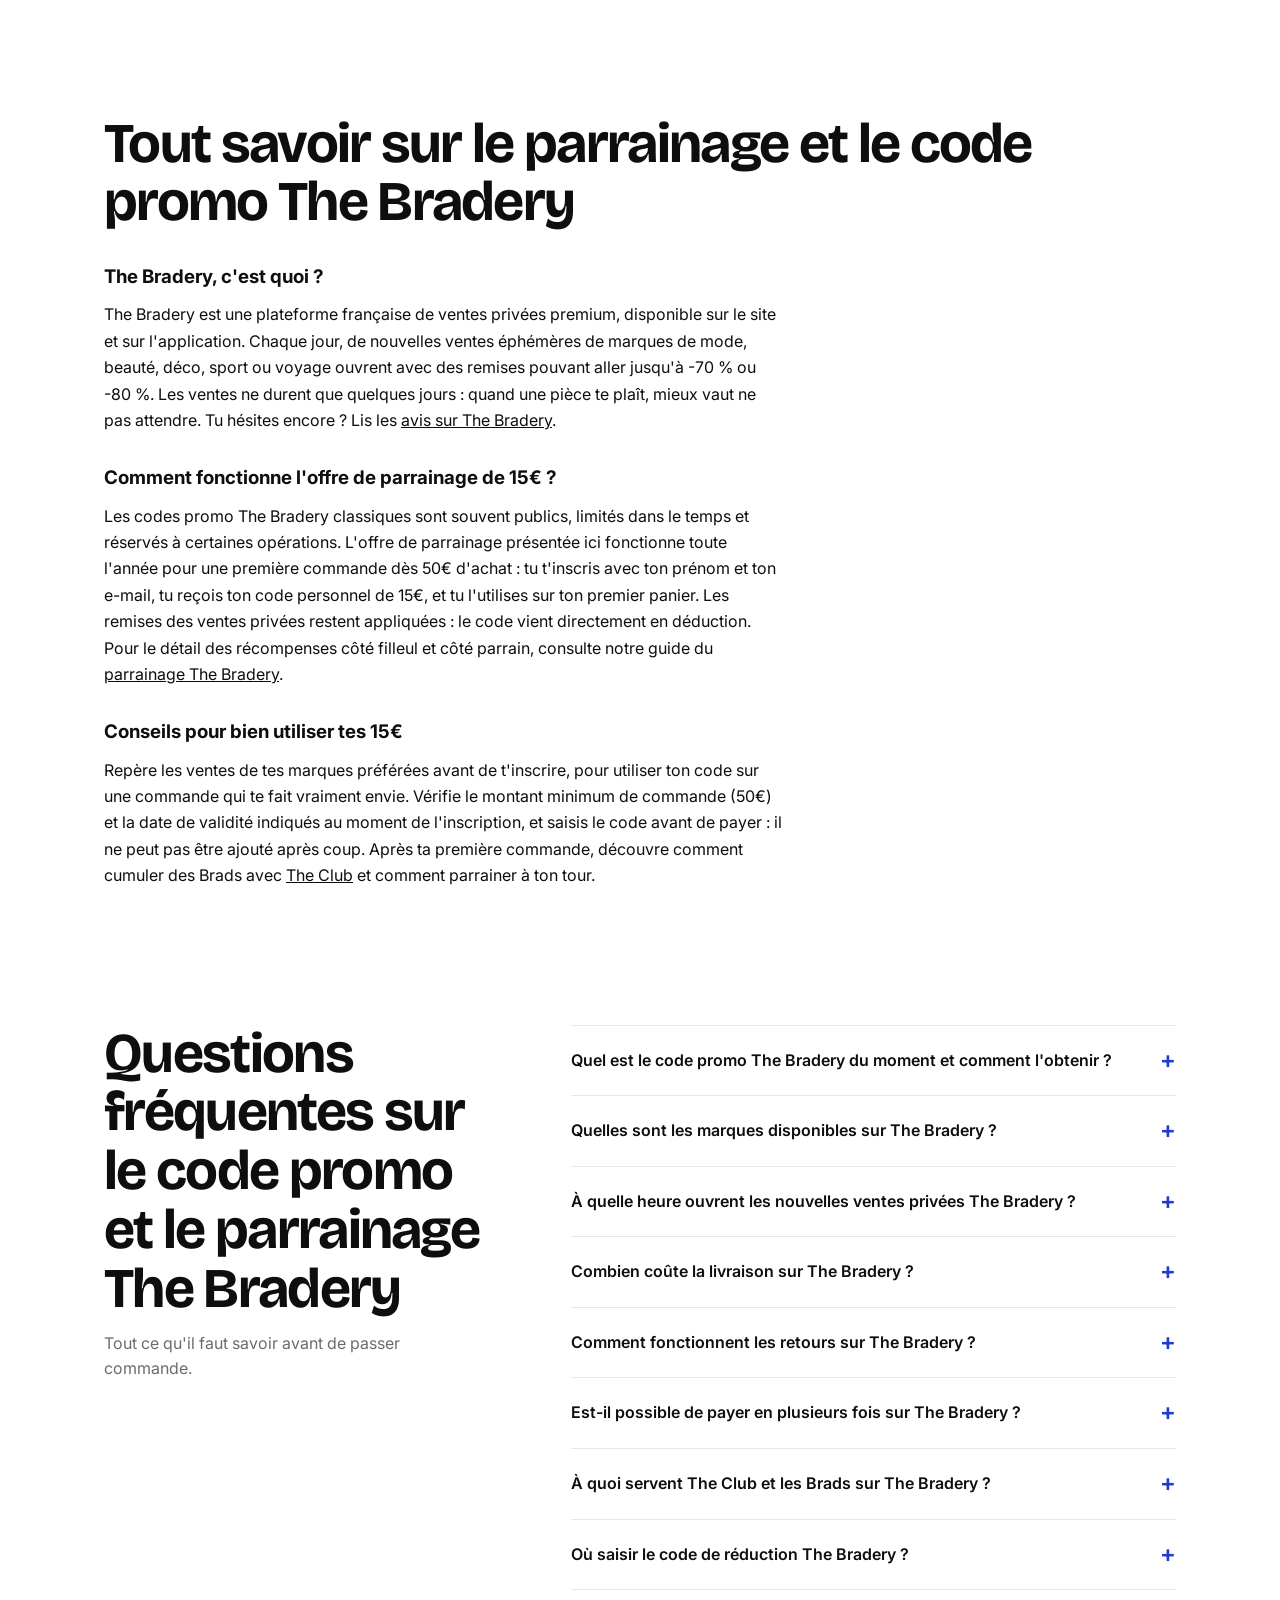
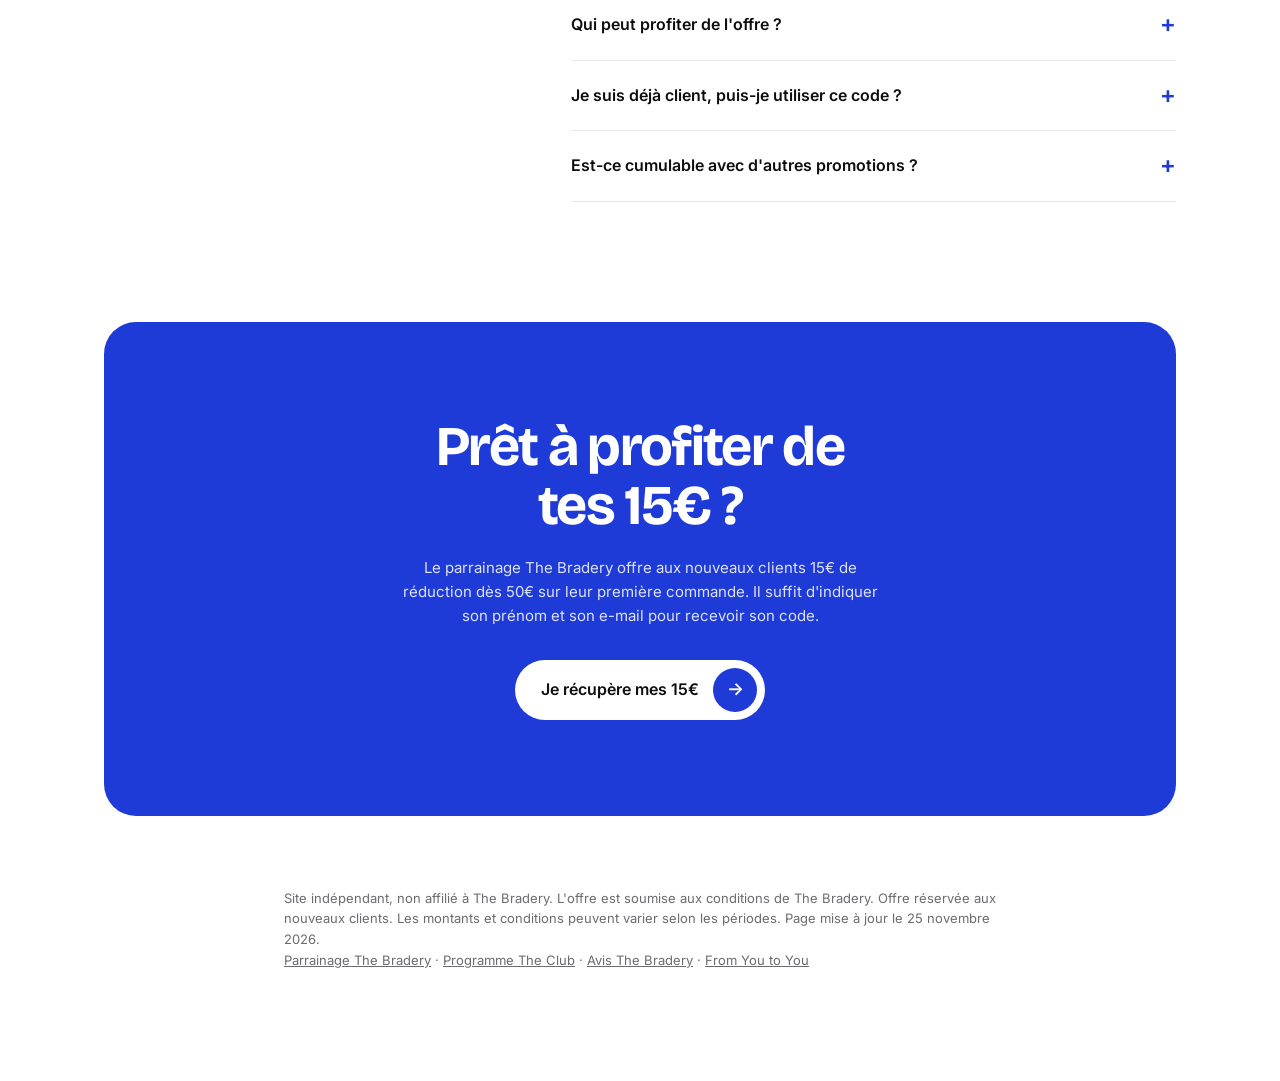
==== commit 2e02a438: "Add files via upload" ====
--- a/index.html
+++ b/index.html
@@ -61,7 +61,7 @@
     "caption": "Boutique The Bradery : portants de vêtements bleus et table de livres"
    },
    "datePublished": "2026-09-28",
-   "dateModified": "2026-11-12"
+   "dateModified": "2026-11-25"
   },
   {
    "@type": "HowTo",
@@ -149,6 +149,9 @@
   .h1-kicker { display:block; font-size:clamp(1rem, 0.45em, 1.6rem); line-height:1.2; margin-bottom:.25em; }
   .content p { max-width:68ch; margin:0 0 1em; line-height:1.65; }
   .content h3 { margin:1.6em 0 .5em; }
+  .nav-bar { display:flex; gap:16px; flex-wrap:wrap; padding:12px 0; font-size:.9rem; border-bottom:1px solid rgba(0,0,0,.08); }
+  .nav-bar a { text-decoration:none; color:inherit; font-weight:500; }
+  .nav-bar a:hover { text-decoration:underline; }
 </style>
 </head>
 
@@ -157,6 +160,13 @@
   <div class="wrap notice" role="note">
     Site indépendant, <strong>non affilié à The Bradery</strong>. The Bradery est une marque de ses propriétaires respectifs.
   </div>
+  <nav class="wrap nav-bar" aria-label="Navigation principale">
+    <a href="/" aria-current="page"><strong>Code Promo 15€</strong></a>
+    <a href="/parrainage-the-bradery.html">Parrainage The Bradery</a>
+    <a href="/avis-the-bradery.html">Avis The Bradery</a>
+    <a href="/programme-fidelite-the-club.html">Programme The Club</a>
+    <a href="/from-you-to-you-revente.html">Revente From You to You</a>
+  </nav>
   <div class="wrap hero-body">
     <p class="chip">Offre de parrainage réservée aux nouveaux clients</p>
     <h1 id="hero-heading"><span class="h1-kicker">Code promo The Bradery</span>15€ offerts</h1>
@@ -194,13 +204,13 @@
       <h2 id="about-heading">Tout savoir sur le parrainage et le code promo The Bradery</h2>
 
       <h3>The Bradery, c'est quoi ?</h3>
-      <p>The Bradery est une plateforme française de ventes privées premium, disponible sur le site et sur l'application. Chaque jour, de nouvelles ventes éphémères de marques de mode, beauté, déco, sport ou voyage ouvrent avec des remises pouvant aller jusqu'à -70 % ou -80 %. Les ventes ne durent que quelques jours : quand une pièce te plaît, mieux vaut ne pas attendre.</p>
+      <p>The Bradery est une plateforme française de ventes privées premium, disponible sur le site et sur l'application. Chaque jour, de nouvelles ventes éphémères de marques de mode, beauté, déco, sport ou voyage ouvrent avec des remises pouvant aller jusqu'à -70 % ou -80 %. Les ventes ne durent que quelques jours : quand une pièce te plaît, mieux vaut ne pas attendre. Tu hésites encore ? Lis les <a href="/avis-the-bradery.html">avis sur The Bradery</a>.</p>
 
       <h3>Comment fonctionne l'offre de parrainage de 15€ ?</h3>
-      <p>Les codes promo The Bradery classiques sont souvent publics, limités dans le temps et réservés à certaines opérations. L'offre de parrainage présentée ici fonctionne toute l'année pour une première commande dès 50€ d'achat : tu t'inscris avec ton prénom et ton e-mail, tu reçois ton code personnel de 15€, et tu l'utilises sur ton premier panier. Les remises des ventes privées restent appliquées : le code vient directement en déduction.</p>
+      <p>Les codes promo The Bradery classiques sont souvent publics, limités dans le temps et réservés à certaines opérations. L'offre de parrainage présentée ici fonctionne toute l'année pour une première commande dès 50€ d'achat : tu t'inscris avec ton prénom et ton e-mail, tu reçois ton code personnel de 15€, et tu l'utilises sur ton premier panier. Les remises des ventes privées restent appliquées : le code vient directement en déduction. Pour le détail des récompenses côté filleul et côté parrain, consulte notre guide du <a href="/parrainage-the-bradery.html">parrainage The Bradery</a>.</p>
 
       <h3>Conseils pour bien utiliser tes 15€</h3>
-      <p>Repère les ventes de tes marques préférées avant de t'inscrire, pour utiliser ton code sur une commande qui te fait vraiment envie. Vérifie le montant minimum de commande (50€) et la date de validité indiqués au moment de l'inscription, et saisis le code avant de payer : il ne peut pas être ajouté après coup.</p>
+      <p>Repère les ventes de tes marques préférées avant de t'inscrire, pour utiliser ton code sur une commande qui te fait vraiment envie. Vérifie le montant minimum de commande (50€) et la date de validité indiqués au moment de l'inscription, et saisis le code avant de payer : il ne peut pas être ajouté après coup. Après ta première commande, découvre comment cumuler des Brads avec <a href="/programme-fidelite-the-club.html">The Club</a> et comment parrainer à ton tour.</p>
     </div>
   </section>
 
@@ -217,7 +227,7 @@
         <details><summary>Combien coûte la livraison sur The Bradery ?</summary><p>En France métropolitaine, compte <strong>4,90€</strong> pour un retrait en point relais et <strong>6,90€</strong> pour un envoi à domicile (du lundi au samedi). Les frais de port sont <strong>offerts dès 200€</strong> de commande vers la France, la Belgique, le Luxembourg et l'Espagne.</p></details>
         <details><summary>Comment fonctionnent les retours sur The Bradery ?</summary><p>Tu as <strong>14 jours</strong> après réception de ton colis pour renvoyer les pièces intactes avec leurs étiquettes (5,90€ de frais de retour retenus sur ton remboursement). Tu peux aussi opter pour la revente entre membres via <strong>« From You to You »</strong> afin de récupérer <strong>110%</strong> de la valeur en avoir.</p></details>
         <details><summary>Est-il possible de payer en plusieurs fois sur The Bradery ?</summary><p>Oui, le règlement fractionné en <strong>3 ou 4 échéances</strong> est disponible via <strong>Klarna</strong> et <strong>Alma</strong> directement à l'étape du paiement pour tous les paniers éligibles.</p></details>
-        <details><summary>À quoi servent The Club et les Brads sur The Bradery ?</summary><p><strong>The Club</strong> est le programme de fidélité de l'enseigne : chaque commande et chaque filleul te rapportent des <strong>Brads</strong> (100 Brads = 1€). Plus tu progresses dans les paliers (<em>Member, Insider, Star, Legend</em>), plus tes avantages augmentent, jusqu'à <strong>25€ gagnés</strong> par parrainage depuis l'application iOS ou Android.</p></details>
+        <details><summary>À quoi servent The Club et les Brads sur The Bradery ?</summary><p><strong>The Club</strong> est le programme de fidélité de l'enseigne : chaque commande et chaque filleul te rapportent des <strong>Brads</strong> (100 Brads = 1€). Plus tu progresses dans les paliers (<em>Member, Insider, Star, Legend</em>), plus tes avantages augmentent, jusqu'à <strong>25€ gagnés</strong> par parrainage depuis l'application iOS ou Android. <a href="/parrainage-the-bradery.html">Voir le guide du parrainage</a>.</p></details>
         <details><summary>Où saisir le code de réduction The Bradery ?</summary><p>Le code se saisit dans le panier, au moment de valider ta première commande, sur le site ou l'application The Bradery.</p></details>
         <details><summary>Qui peut profiter de l'offre ?</summary><p>L'offre concerne la première commande d'un nouveau client (dès 50€ d'achat). Les conditions détaillées (durée de validité) sont celles affichées par The Bradery au moment de l'inscription.</p></details>
         <details><summary>Je suis déjà client, puis-je utiliser ce code ?</summary><p>Non, l'offre de parrainage est réservée aux nouveaux clients qui passent leur première commande.</p></details>
@@ -239,7 +249,8 @@
 
 <footer>
   <div class="wrap">
-    Site indépendant, non affilié à The Bradery. L'offre est soumise aux conditions de The Bradery. Offre réservée aux nouveaux clients. Les montants et conditions peuvent varier selon les périodes. Page mise à jour le <time datetime="2026-11-12">12 novembre 2026</time>.
+    Site indépendant, non affilié à The Bradery. L'offre est soumise aux conditions de The Bradery. Offre réservée aux nouveaux clients. Les montants et conditions peuvent varier selon les périodes. Page mise à jour le <time datetime="2026-11-25">25 novembre 2026</time>.<br />
+    <a href="/parrainage-the-bradery.html">Parrainage The Bradery</a> · <a href="/programme-fidelite-the-club.html">Programme The Club</a> · <a href="/avis-the-bradery.html">Avis The Bradery</a> · <a href="/from-you-to-you-revente.html">From You to You</a>
   </div>
 </footer>
 
